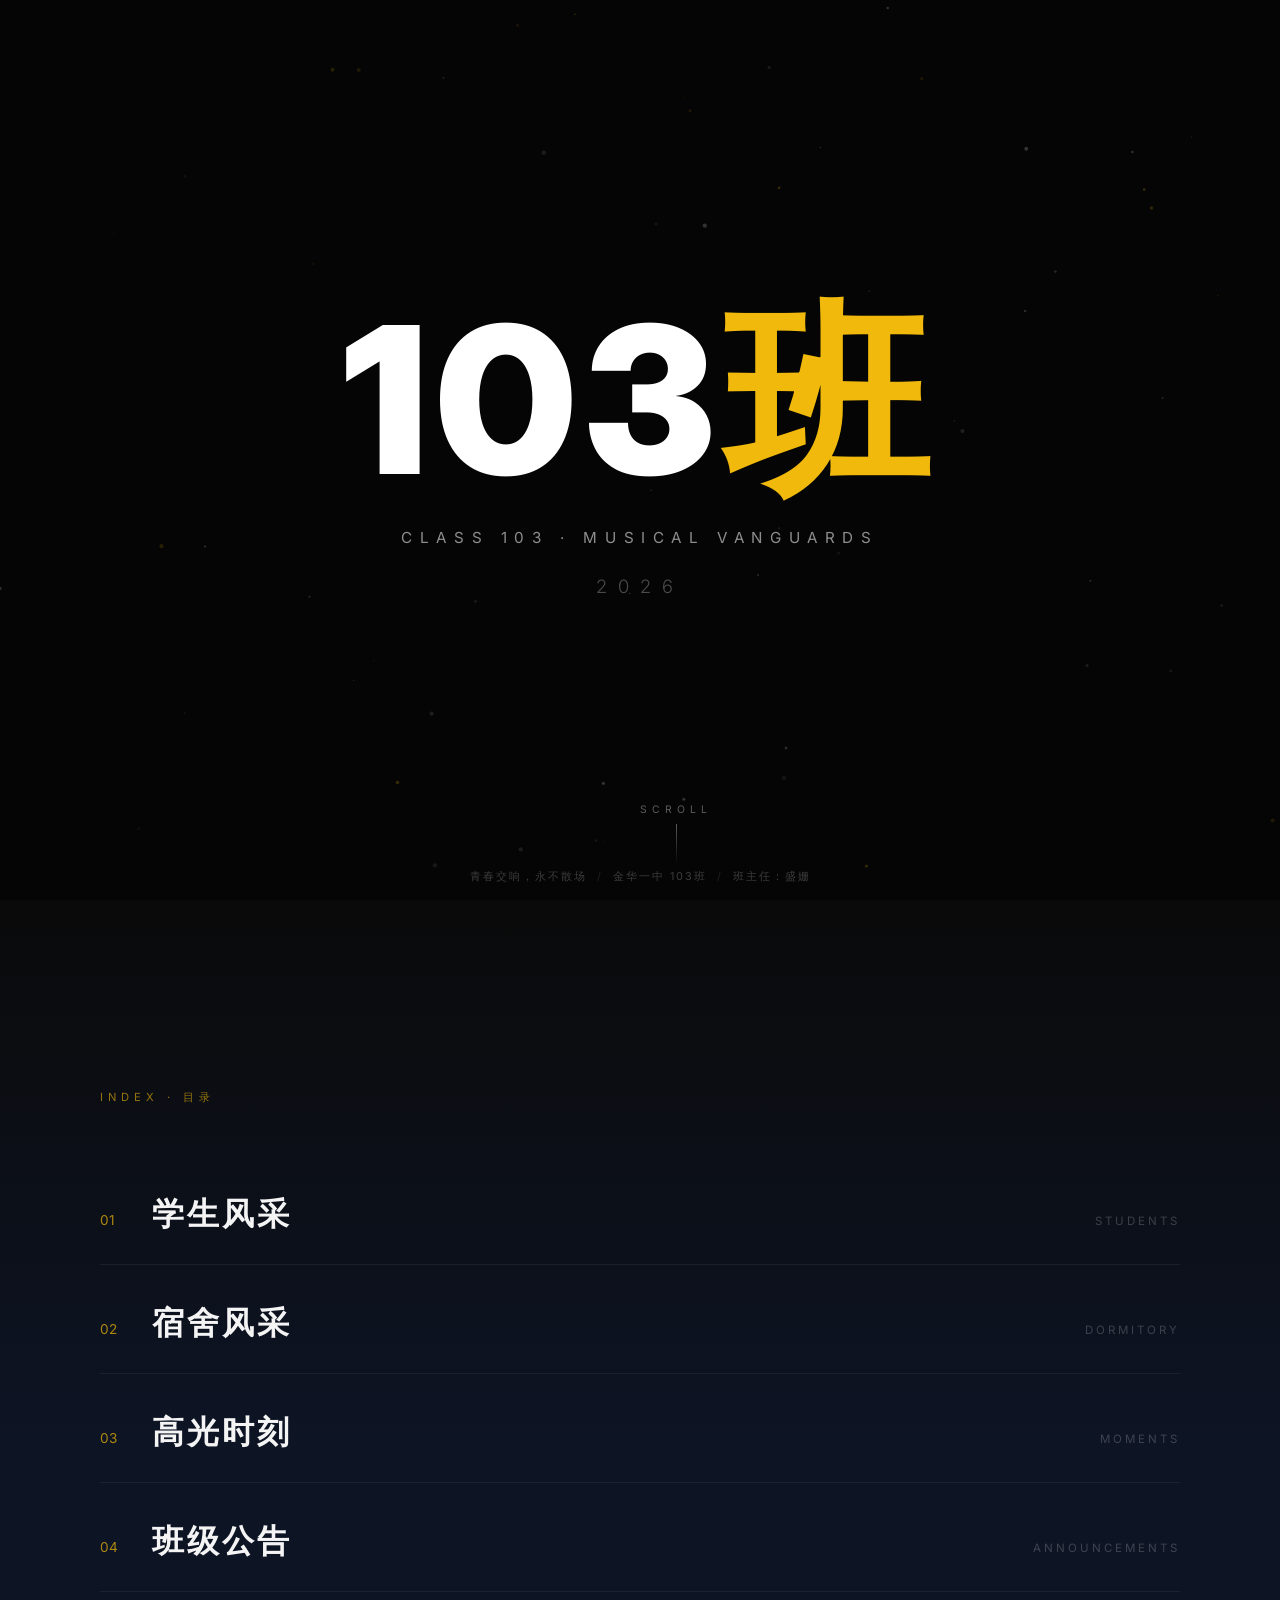
==== jinzhong2903/index.html @ 15ea906a "first commit" ====
<!DOCTYPE html>
<html lang="zh-CN">
<head>
  <meta charset="UTF-8">
  <meta name="viewport" content="width=device-width, initial-scale=1.0">
  <meta name="description" content="103班 · 音乐领军班 — 青春交响，永不散场">
  <!-- 跨文档视图过渡:多页之间平滑切换,无白屏 -->
  <meta name="view-transition" content="same-origin">
  <title>103班 · 音乐领军班</title>
  <!-- 西文/数字字体 Inter(中文自动回退苹方 PingFang SC) -->
  <link rel="preconnect" href="https://fonts.loli.net">
  <link rel="preconnect" href="https://gstatic.loli.net" crossorigin>
  <link rel="stylesheet" href="https://fonts.loli.net/css2?family=Inter:wght@300;400;500;600;700&display=swap">
  <link rel="stylesheet" href="assets/css/base.css">
  <link rel="stylesheet" href="assets/css/home.css">
</head>
<body class="poster">

  <!-- 背景层:Canvas 粒子(缓慢、克制) -->
  <canvas id="particles" aria-hidden="true"></canvas>

  <main>
    <!-- 第一屏:品牌海报(视频封面) -->
    <section class="poster-screen" id="poster" aria-label="班级主页海报">
      <!-- 封面视频 -->
      <video class="poster-video" autoplay muted loop playsinline preload="auto" aria-hidden="true">
        <source src="https://media.githubusercontent.com/media/fy2cna25r6/fy2cna25r6.github.io/main/jinzhong2903/assets/videos/cover.mp4" type="video/mp4">
      </video>
      <!-- 压暗层:保证文字在视频上可读 -->
      <div class="poster-shade" aria-hidden="true"></div>
      <div class="poster-center">
        <h1 class="poster-title">103<span>班</span></h1>
        <p class="poster-tagline">CLASS 103 · MUSICAL VANGUARDS</p>
        <p class="poster-year">2026</p>
      </div>
      <button class="scroll-hint" id="scroll-hint" type="button" aria-label="进入内容">
        <span>SCROLL</span>
        <span class="line" aria-hidden="true"></span>
      </button>
    </section>

    <!-- 第二屏:内容索引(滚动或点击后平滑进入) -->
    <section class="index-screen" id="index" aria-label="内容索引">
      <div class="container">
        <p class="index-kicker">INDEX · 目录</p>
        <nav class="index-list">
          <a href="students.html" data-io><span class="no">01</span><span class="label">学生风采</span><span class="en">STUDENTS</span></a>
          <a href="dormitory.html" data-io><span class="no">02</span><span class="label">宿舍风采</span><span class="en">DORMITORY</span></a>
          <a href="moments.html" data-io><span class="no">03</span><span class="label">高光时刻</span><span class="en">MOMENTS</span></a>
          <a href="announcements.html" data-io><span class="no">04</span><span class="label">班级公告</span><span class="en">ANNOUNCEMENTS</span></a>
        </nav>
      </div>
    </section>
  </main>

  <!-- 固定底部信息栏:班级口号 · 学校 · 班主任 -->
  <footer class="poster-foot">青春交响，永不散场<i>/</i>金华一中 103班<i>/</i>班主任：盛姗</footer>

  <!-- 目录转场幕布:点击目录后浮起遮住画面,再跳转 -->
  <div class="page-veil" id="page-veil" aria-hidden="true"></div>

  <script>
    // ========== 封面视频:加载失败自动隐藏,露出粒子背景;滚出屏幕暂停省电 ==========
    (function () {
      const v = document.querySelector(".poster-video");
      if (!v) return;
      v.addEventListener("error", () => { v.style.display = "none"; }, true); // capture:捕获 <source> 的加载失败
      if ("IntersectionObserver" in window) {
        new IntersectionObserver((es) => {
          es.forEach((e) => e.isIntersecting ? v.play().catch(() => {}) : v.pause());
        }, { threshold: 0.1 }).observe(document.getElementById("poster"));
      }
    })();

    // ========== 背景粒子:纯 Canvas,缓慢流动 ==========
    (function () {
      const canvas = document.getElementById("particles");
      const ctx = canvas.getContext("2d");
      const reduceMotion = matchMedia("(prefers-reduced-motion: reduce)").matches;
      let W, H, DPR, parts = [];
      const mouse = { x: 0.5, y: 0.5 };

      function resize() {
        DPR = Math.min(window.devicePixelRatio || 1, 2);
        W = innerWidth; H = innerHeight;
        canvas.width = W * DPR; canvas.height = H * DPR;
        canvas.style.width = W + "px"; canvas.style.height = H + "px";
        const count = Math.min(90, Math.max(36, Math.floor((W * H) / 18000)));
        parts = [];
        for (let i = 0; i < count; i++) {
          parts.push({
            x: Math.random() * W, y: Math.random() * H,
            r: Math.random() * 1.6 + 0.6,
            a: Math.random() * 0.45 + 0.15,
            gold: Math.random() < 0.32,               // 约三分之一金色粒子
            phase: Math.random() * Math.PI * 2,
            vx: (Math.random() - 0.5) * 0.12,
            vy: (Math.random() - 0.5) * 0.12,
          });
        }
      }

      function render() {
        ctx.clearRect(0, 0, canvas.width, canvas.height);
        ctx.save();
        ctx.scale(DPR, DPR);
        const ox = (mouse.x - 0.5) * 24, oy = (mouse.y - 0.5) * 24; // 轻微视差
        for (const p of parts) {
          p.phase += 0.004;
          p.x += p.vx; p.y += p.vy;
          if (p.x < -12) p.x = W + 12; else if (p.x > W + 12) p.x = -12;
          if (p.y < -12) p.y = H + 12; else if (p.y > H + 12) p.y = -12;
          const dx = Math.sin(p.phase) * 9, dy = Math.cos(p.phase * 0.8) * 9;
          const flicker = 0.72 + 0.28 * Math.sin(p.phase * 2.1);
          ctx.beginPath();
          ctx.arc(p.x + dx - ox, p.y + dy - oy, p.r, 0, Math.PI * 2);
          ctx.fillStyle = p.gold
            ? "rgba(240,185,11," + (p.a * flicker).toFixed(3) + ")"
            : "rgba(255,255,255," + (p.a * 0.8 * flicker).toFixed(3) + ")";
          ctx.fill();
        }
        ctx.restore();
      }

      function loop() { render(); requestAnimationFrame(loop); }

      resize();
      addEventListener("resize", resize);
      addEventListener("mousemove", (e) => {
        mouse.x = e.clientX / innerWidth; mouse.y = e.clientY / innerHeight;
      }, { passive: true });

      if (reduceMotion) render(); // 尊重"减少动效":只画一帧静态
      else requestAnimationFrame(loop);
    })();

    // ========== 点击海报任意处 / SCROLL → 平滑进入内容索引 ==========
    (function () {
      const target = document.getElementById("index");
      const go = () => target.scrollIntoView({ behavior: "smooth" });
      document.getElementById("scroll-hint").addEventListener("click", (e) => {
        e.stopPropagation(); go();
      });
      document.getElementById("poster").addEventListener("click", go);
    })();

    // ========== 目录点击:播放平滑转场后再跳转 ==========
    // 不依赖 View Transitions 特性(file:// 下原生过渡不生效),保证任何环境都顺
    (function () {
      const veilTime = 380; // 与 CSS 幕布过渡时长一致
      document.querySelectorAll(".index-list a").forEach((a) => {
        a.addEventListener("click", (e) => {
          // 组合键/中键点击交给浏览器(新标签页打开)
          if (e.metaKey || e.ctrlKey || e.shiftKey || e.altKey || e.button !== 0) return;
          e.preventDefault();
          const href = a.getAttribute("href");
          document.body.classList.add("leaving");
          setTimeout(() => { location.href = href; }, veilTime);
        });
      });

      // 浏览器"后退"用 bfcache 恢复页面时,清掉幕布状态,避免留下黑屏
      addEventListener("pageshow", () => document.body.classList.remove("leaving"));
    })();

    // ========== 内容索引:进入视口时逐条上浮 ==========
    (function () {
      const items = document.querySelectorAll("[data-io]");
      if (!("IntersectionObserver" in window)) return;
      items.forEach((el) => el.classList.add("io-rise"));
      const io = new IntersectionObserver((entries) => {
        entries.forEach((en, i) => {
          if (en.isIntersecting) {
            setTimeout(() => en.target.classList.add("in"), i * 90);
            io.unobserve(en.target);
          }
        });
      }, { threshold: 0.2 });
      items.forEach((el) => io.observe(el));
    })();
  </script>
</body>
</html>
---- jinzhong2903/assets/css/base.css ----
/* ============================================================
   103班：音乐领军班 · 全局基础样式
   深色影院风 / 金色橙色点缀 / 粗体电影感
   改配色只改这里 :root
   ============================================================ */

:root {
  /* 深色底 */
  --bg0: #070b14;        /* 最底层夜空 */
  --bg1: #0d1424;        /* 卡片/表面 */
  --bg2: #141d33;        /* 更深一块 / 悬浮 */

  /* 点缀色：金 + 橙 */
  --gold: #f0b90b;       /* 主金 */
  --gold-2: #ff8a00;     /* 亮橙 */
  --gold-soft: rgba(240, 185, 11, 0.14); /* 金色弱底 */
  --gold-line: rgba(240, 185, 11, 0.28);  /* 金色描边 */

  /* 文字 */
  --text: #e8edf7;
  --muted: #8b93a8;
  --faint: #5a6276;

  /* 尺寸 */
  --radius: 18px;
  --maxw: 1120px;
  --shadow: 0 18px 50px rgba(0, 0, 0, 0.55);

  /* 字体策略：中文主力用苹方(PingFang SC),西文/数字用 Inter / SF Pro Display
     —— 苹方负责中文字形干净现代,Inter/SF 负责英文数字的几何科技感 */
  --font-display: "Inter", "SF Pro Display", "PingFang SC", "HarmonyOS Sans SC", "Microsoft YaHei", sans-serif;
  --font-body: "PingFang SC", "Inter", "SF Pro Display", "HarmonyOS Sans SC", "Microsoft YaHei", "Hiragino Sans GB", sans-serif;
  --font-latin: "Inter", "SF Pro Display", "Helvetica Neue", "Arial", sans-serif;
}

* { margin: 0; padding: 0; box-sizing: border-box; }

html { -webkit-text-size-adjust: 100%; scroll-behavior: smooth; }

body {
  font-family: var(--font-body);
  background: var(--bg0);
  color: var(--text);
  line-height: 1.75;
  /* 轻微胶片噪点,增强电影感 */
  background-image:
    radial-gradient(circle at 50% 0%, rgba(20, 29, 51, 0.6), transparent 60%),
    radial-gradient(circle at 15% 100%, rgba(255, 138, 0, 0.06), transparent 45%);
}

img { max-width: 100%; display: block; }
a { color: inherit; text-decoration: none; }
ul { list-style: none; }

/* 大标题电影感 */
.display {
  font-family: var(--font-display);
  font-weight: 900;
  letter-spacing: 2px;
  line-height: 1.1;
}
/* 金色渐变文字 */
.gold-text {
  background: linear-gradient(120deg, var(--gold) 0%, var(--gold-2) 60%, var(--gold) 100%);
  -webkit-background-clip: text;
  background-clip: text;
  -webkit-text-fill-color: transparent;
  color: var(--gold);
}

/* 通用容器 */
.container { width: 100%; max-width: var(--maxw); margin: 0 auto; padding: 0 20px; }

.section { padding: 72px 0; }

/* 区块标题：影视剧那种"章节编号 + 标题" */
.section-title {
  font-family: var(--font-display);
  font-weight: 900;
  font-size: 2rem;
  letter-spacing: 3px;
  color: var(--text);
  margin-bottom: 40px;
  text-transform: uppercase;
}
.section-title .no {
  color: var(--gold);
  margin-right: 10px;
  font-size: 1.1rem;
  vertical-align: middle;
}
.section-title::after {
  content: "";
  display: block;
  width: 70px;
  height: 3px;
  margin-top: 14px;
  background: linear-gradient(90deg, var(--gold), var(--gold-2));
}

/* 通用按钮(电影海报式) */
.btn {
  display: inline-block;
  padding: 14px 36px;
  font-family: var(--font-display);
  font-weight: 700;
  letter-spacing: 2px;
  text-transform: uppercase;
  color: #0b0f1a;
  background: linear-gradient(120deg, var(--gold), var(--gold-2));
  border-radius: 999px;
  box-shadow: 0 12px 34px rgba(240, 185, 11, 0.35);
  transition: transform 0.2s, box-shadow 0.2s;
  cursor: pointer;
}
.btn:hover {
  transform: translateY(-3px);
  box-shadow: 0 18px 44px rgba(240, 185, 11, 0.5);
}

/* ============================================================
   字距工具类：营造"稀疏、高级、有呼吸感"的排版
   英文标语 / 年份数字专用
   ============================================================ */
.tk-md { letter-spacing: 0.18em; }
.tk-lg { letter-spacing: 0.35em; }
.tk-xl { letter-spacing: 0.5em; }   /* 影视飓风式极宽字距 */
.tk-2xl { letter-spacing: 0.8em; }

/* 细字重对比:主标题 900,副信息越轻越好 */
.w-thin { font-weight: 300; opacity: 0.4; }

/* ============================================================
   跨文档视图过渡(View Transitions API)
   多页结构下实现"无白屏刷新"的页面切换
   不支持该特性的浏览器会自动忽略,回退为普通跳转
   ============================================================ */
@view-transition {
  navigation: auto; /* 启用跨文档自动过渡 */
}

@supports (view-transition-name: none) {
  /* 旧页面:快速淡出 150ms,先走 */
  ::view-transition-old(root) {
    animation: 150ms cubic-bezier(0.4, 0, 0.2, 1) both vt-fade-out;
  }
  /* 新页面:延迟 150ms 后淡入 + 轻微上移 210ms,再进 */
  ::view-transition-new(root) {
    animation: 210ms cubic-bezier(0.22, 1, 0.36, 1) 150ms both vt-fade-in-up;
  }

  @keyframes vt-fade-out {
    to { opacity: 0; }
  }
  @keyframes vt-fade-in-up {
    from { opacity: 0; transform: translateY(18px); }
    to   { opacity: 1; transform: translateY(0); }
  }

  /* 尊重系统"减少动效"设置 */
  @media (prefers-reduced-motion: reduce) {
    ::view-transition-old(root),
    ::view-transition-new(root) { animation-duration: 1ms; animation-delay: 0ms; }
  }
}

/* ============================================================
   子页面落地动画:从首页目录进来时柔和淡入上浮,避免生硬切换
   ============================================================ */
@keyframes page-in {
  from { opacity: 0; transform: translateY(16px); }
  to   { opacity: 1; transform: translateY(0); }
}

/* ============================================================
   通用灯箱:全屏查看原图(不裁切,竖拍照片也能看全)
   高光时刻 / 宿舍风采 共用
   ============================================================ */
.lightbox {
  position: fixed;
  inset: 0;
  z-index: 300;
  display: none;
  align-items: center;
  justify-content: center;
  background: rgba(3, 5, 10, 0.94);
  padding: 30px;
}
.lightbox.show { display: flex; }
.lightbox img {
  max-width: 88vw;
  max-height: 80vh;
  object-fit: contain;          /* 完整显示,不裁切 */
  border-radius: 12px;
  border: 1px solid var(--gold-line);
  box-shadow: 0 30px 80px rgba(0, 0, 0, 0.8);
}
.lightbox-caption {
  text-align: center;
  color: var(--muted);
  margin-top: 14px;
  font-size: 0.9rem;
  letter-spacing: 1px;
}
.lightbox .close {
  position: absolute;
  top: 18px;
  right: 26px;
  font-size: 2.2rem;
  line-height: 1;
  color: var(--gold);
  cursor: pointer;
  user-select: none;
}
/* 上一张 / 下一张 */
.lightbox .nav {
  position: absolute;
  top: 50%;
  transform: translateY(-50%);
  font-size: 2.4rem;
  line-height: 1;
  padding: 8px 16px;
  color: var(--gold);
  opacity: 0.6;
  cursor: pointer;
  user-select: none;
  transition: opacity 0.2s;
}
.lightbox .nav:hover { opacity: 1; }
.lightbox .nav.prev { left: 10px; }
.lightbox .nav.next { right: 10px; }
.lightbox .nav[hidden] { display: none; }
/* 第几张 / 共几张 */
.lightbox .counter {
  position: absolute;
  left: 0;
  right: 0;
  bottom: 20px;
  text-align: center;
  color: var(--muted);
  font-size: 0.78rem;
  letter-spacing: 3px;
}

@media (max-width: 620px) {
  .lightbox { padding: 16px; }
  .lightbox .nav { font-size: 1.9rem; padding: 6px 10px; }
  .lightbox img { max-width: 94vw; }
}
---- jinzhong2903/assets/css/home.css ----
/* ============================================================
   103班 · 音乐领军班 · 首页「动态品牌海报」
   极简 / 近纯黑 / 大字号居中 / Canvas 粒子 / 滚动转场
   ============================================================ */

body.poster {
  background: #0a0a0a;
  color: #f4f4f5;
  -webkit-font-smoothing: antialiased;
}

/* ---- 背景粒子画布(fixed + inset:0 自动铺满,避免 100vw 滚动条溢出) ---- */
#particles {
  position: fixed;
  inset: 0;
  z-index: 0;
  pointer-events: none;
}

/* ---- 主容器 ---- */
.poster main {
  position: relative;
  z-index: 1;
}

/* ========== 第一屏:品牌海报 ========== */
.poster-screen {
  position: relative;
  display: flex;
  flex-direction: column;
  align-items: center;
  justify-content: center;
  min-height: 100vh;
  text-align: center;
  cursor: pointer;
  padding: 0 20px;
  overflow: hidden;
}

/* 封面视频铺满,object-fit:cover 避免黑边 */
.poster-video {
  position: absolute;
  inset: 0;
  width: 100%;
  height: 100%;
  object-fit: cover;
  z-index: 0;
}

/* 压暗遮罩,不压住粒子但保证文字可读 */
.poster-shade {
  position: absolute;
  inset: 0;
  z-index: 1;
  background: rgba(0, 0, 0, 0.50);
  pointer-events: none;
}

.poster-center {
  position: relative;
  z-index: 2;
  animation: fadeUp 1.2s cubic-bezier(0.22, 1, 0.36, 1) both;
}

@keyframes fadeUp {
  from { opacity: 0; transform: translateY(28px); }
  to   { opacity: 1; transform: translateY(0); }
}

.poster-title {
  font-family: var(--font-display);
  font-weight: 900;                    /* 极粗:视觉中心 */
  font-size: clamp(4.5rem, 16vw, 13rem); /* 极致的大 */
  line-height: 1.0;
  letter-spacing: 0.04em;
  color: #fff;
  mix-blend-mode: difference;
}
.poster-title span {
  display: inline;
  color: var(--gold);
  mix-blend-mode: difference;
}

.poster-tagline {
  font-family: var(--font-latin);      /* 西文用 Inter / SF Pro */
  font-size: clamp(0.7rem, 1.6vw, 0.95rem);
  font-weight: 400;
  letter-spacing: 0.5em;               /* 极宽字距:稀疏有呼吸感 */
  color: rgba(255,255,255,0.55);
  margin-top: 22px;
  text-transform: uppercase;
  mix-blend-mode: difference;
  animation: fadeUp 1.2s 0.3s cubic-bezier(0.22, 1, 0.36, 1) both;
}

.poster-year {
  font-family: var(--font-latin);      /* 年份数字:几何感更强 */
  font-size: clamp(0.85rem, 2vw, 1.15rem);
  font-weight: 300;                    /* 细字重,与主标题 900 形成反差 */
  letter-spacing: 0.6em;
  color: rgba(255,255,255,0.28);
  margin-top: 18px;
  animation: fadeUp 1.2s 0.55s cubic-bezier(0.22, 1, 0.36, 1) both;
}

/* SCROLL 提示 */
.scroll-hint {
  position: absolute;
  z-index: 2;
  bottom: 36px;
  left: 50%;
  transform: translateX(-50%);
  display: flex;
  flex-direction: column;
  align-items: center;
  gap: 8px;
  background: none;
  border: none;
  color: rgba(255,255,255,0.35);
  font-family: var(--font-display);
  font-size: 0.65rem;
  letter-spacing: 5px;
  cursor: pointer;
  animation: fadeUp 1.2s 0.9s cubic-bezier(0.22, 1, 0.36, 1) both;
  transition: color 0.3s;
}
.scroll-hint:hover { color: var(--gold); }
.scroll-hint .line {
  display: block;
  width: 1px;
  height: 40px;
  background: linear-gradient(180deg, rgba(255,255,255,0.35), transparent);
  animation: bob 2s ease-in-out infinite;
}
@keyframes bob { 0%,100%{ transform: translateY(0);} 50%{ transform: translateY(10px);} }

/* ========== 第二屏:内容索引 ========== */
.index-screen {
  min-height: 100vh;
  display: flex;
  align-items: center;
  padding: 120px 20px 140px;
  background: linear-gradient(180deg, #0a0a0a, #0d1424 60%);
}

.index-kicker {
  font-family: var(--font-display);
  font-size: 0.7rem;
  letter-spacing: 5px;
  color: var(--gold);
  margin-bottom: 56px;
  opacity: 0.6;
  text-transform: uppercase;
}

.index-list {
  display: flex;
  flex-direction: column;
  gap: 8px;
}

.index-list a {
  display: flex;
  align-items: baseline;
  gap: 20px;
  padding: 22px 0;
  border-bottom: 1px solid rgba(255,255,255,0.06);
  transition: color 0.25s, border-color 0.25s;
}
.index-list a:hover {
  border-color: var(--gold-line);
  color: var(--text);
}
.index-list a .no {
  font-family: var(--font-display);
  font-size: 0.85rem;
  color: var(--gold);
  min-width: 32px;
  opacity: 0.7;
  transition: opacity 0.25s;
}
.index-list a:hover .no { opacity: 1; }
.index-list a .label {
  font-family: var(--font-display);
  font-weight: 900;
  font-size: clamp(1.3rem, 4vw, 2rem);
  letter-spacing: 3px;
  color: #f4f4f5;
  transition: color 0.25s;
}
.index-list a:hover .label { color: var(--gold); }
.index-list a .en {
  margin-left: auto;
  font-family: var(--font-display);
  font-size: 0.72rem;
  letter-spacing: 3px;
  color: rgba(255,255,255,0.20);
  text-transform: uppercase;
  transition: color 0.25s;
}
.index-list a:hover .en { color: rgba(255,255,255,0.45); }

/* 逐条上浮动画(IntersectionObserver 触发) */
.io-rise { opacity: 0; transform: translateY(30px); transition: opacity 0.7s ease, transform 0.7s ease; }
.io-rise.in { opacity: 1; transform: translateY(0); }

/* ========== 底部信息栏(固定) ========== */
.poster-foot {
  position: fixed;
  left: 0; right: 0; bottom: 0;
  z-index: 2;
  text-align: center;
  font-size: 0.68rem;
  letter-spacing: 2px;
  color: rgba(255,255,255,0.22);
  padding: 12px 20px 14px;
  pointer-events: none;
}
.poster-foot i {
  display: inline-block;
  margin: 0 10px;
  font-style: normal;
  opacity: 0.5;
}

/* ========== 目录转场:金色幕布 ========== */
/* 点击目录后幕布浮起遮住画面,再跳转 —— 不依赖浏览器特性,file:// 下同样平滑 */
.page-veil {
  position: fixed;
  inset: 0;
  z-index: 9999;
  background: #0a0a0a;
  opacity: 0;
  pointer-events: none;
  transition: opacity 0.38s cubic-bezier(0.4, 0, 0.2, 1);
}
.page-veil::after {
  content: "";
  position: absolute;
  left: 0;
  right: 0;
  top: 0;
  height: 2px;
  background: linear-gradient(90deg, transparent, var(--gold), transparent);
}

/* 离开时:目录项逐条上浮褪去,与幕布同步 */
body.leaving .index-list a {
  opacity: 0;
  transform: translateY(-16px);
  transition: opacity 0.3s ease, transform 0.3s ease;
}
body.leaving .index-kicker {
  opacity: 0;
  transition: opacity 0.25s ease;
}
body.leaving .page-veil { opacity: 1; }

/* 响应式 */
@media (max-width: 480px) {
  .poster-title { letter-spacing: 3px; }
  .poster-tagline { letter-spacing: 3px; }
  .poster-year { letter-spacing: 5px; }
  .index-list a { gap: 10px; }
  .index-list a .en { display: none; }
}
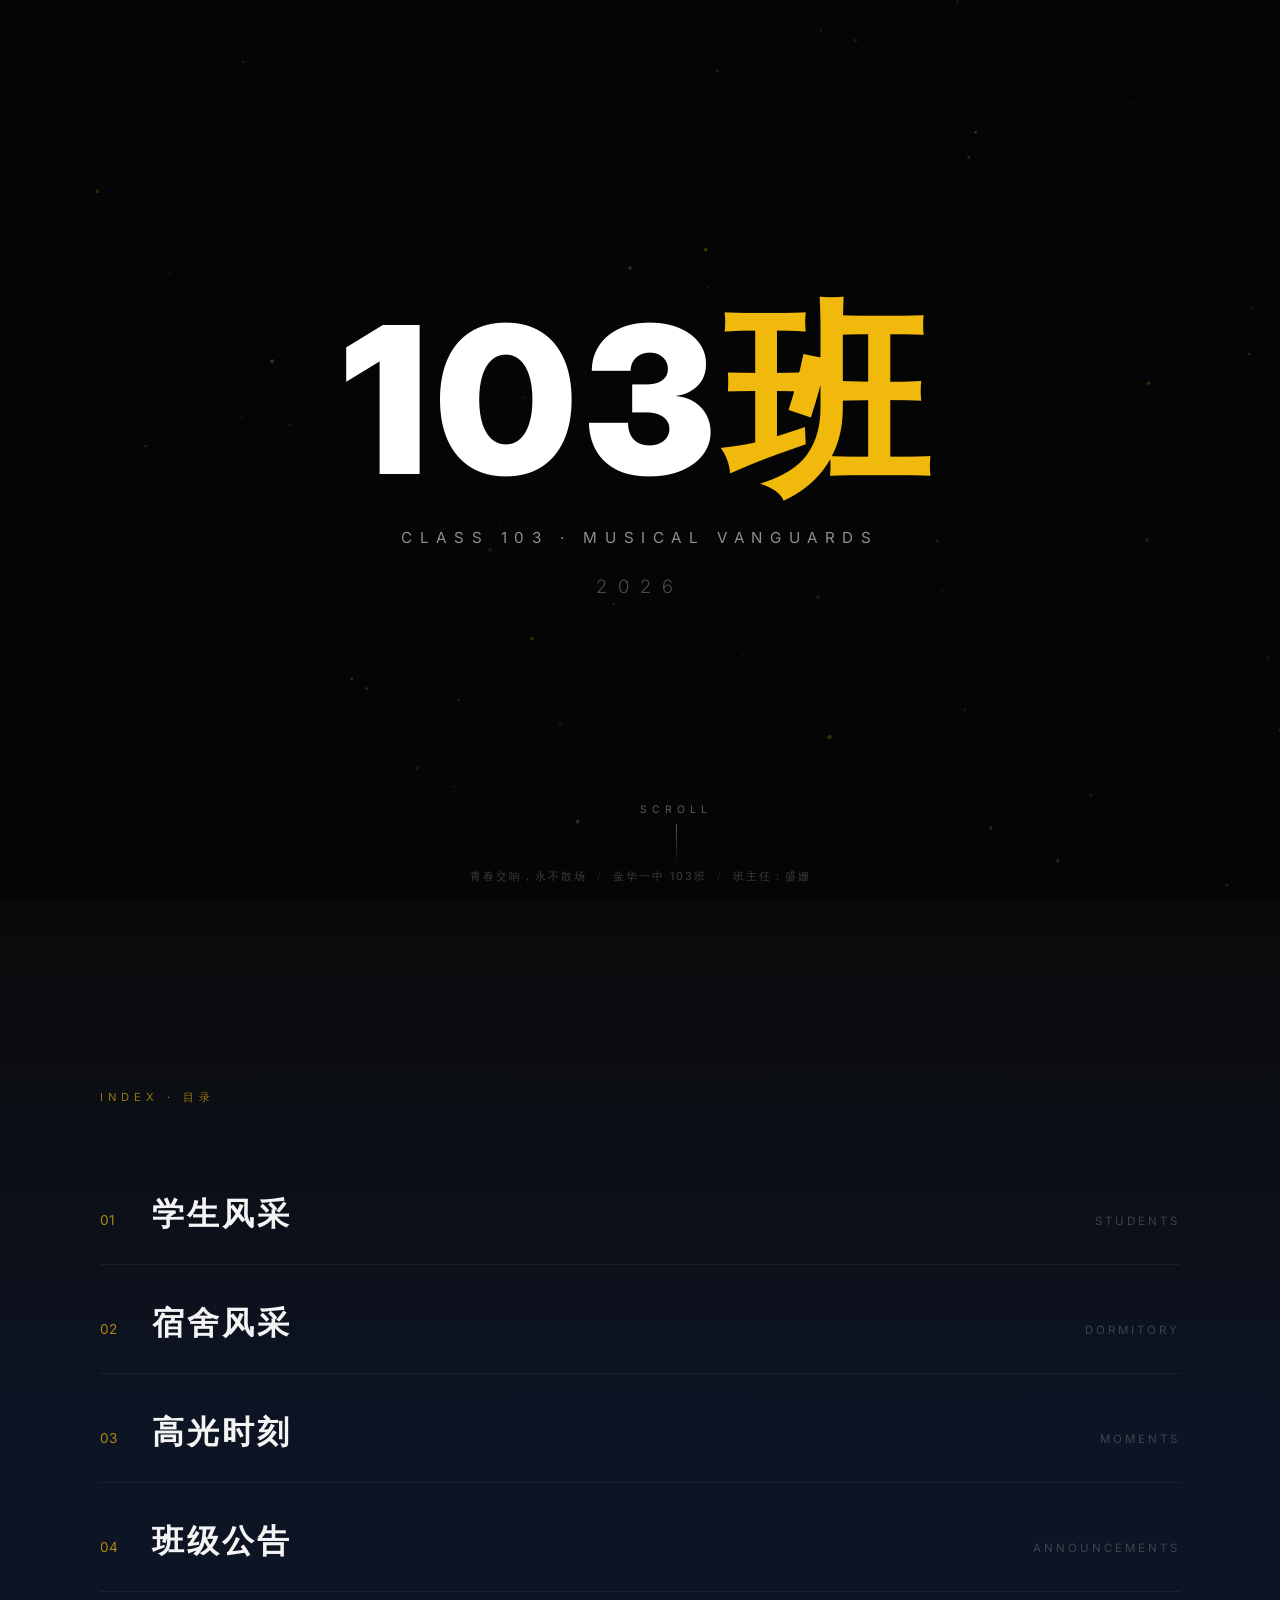
==== commit 648559e3: "commit" ====
--- a/jinzhong2903/index.html
+++ b/jinzhong2903/index.html
@@ -24,7 +24,7 @@
     <section class="poster-screen" id="poster" aria-label="班级主页海报">
       <!-- 封面视频 -->
       <video class="poster-video" autoplay muted loop playsinline preload="auto" aria-hidden="true">
-        <source src="https://media.githubusercontent.com/media/fy2cna25r6/fy2cna25r6.github.io/main/jinzhong2903/assets/videos/cover.mp4" type="video/mp4">
+        <source src="https://yourimageshare.com/ib/x1uWhQ2Cc5.mp4" type="video/mp4">
       </video>
       <!-- 压暗层:保证文字在视频上可读 -->
       <div class="poster-shade" aria-hidden="true"></div>
--- a/jinzhong2903/assets/css/base.css
+++ b/jinzhong2903/assets/css/base.css
@@ -18,7 +18,7 @@
 
   /* 文字 */
   --text: #e8edf7;
-  --muted: #8b93a8;
+  --muted: #b4bccd;
   --faint: #5a6276;
 
   /* 尺寸 */
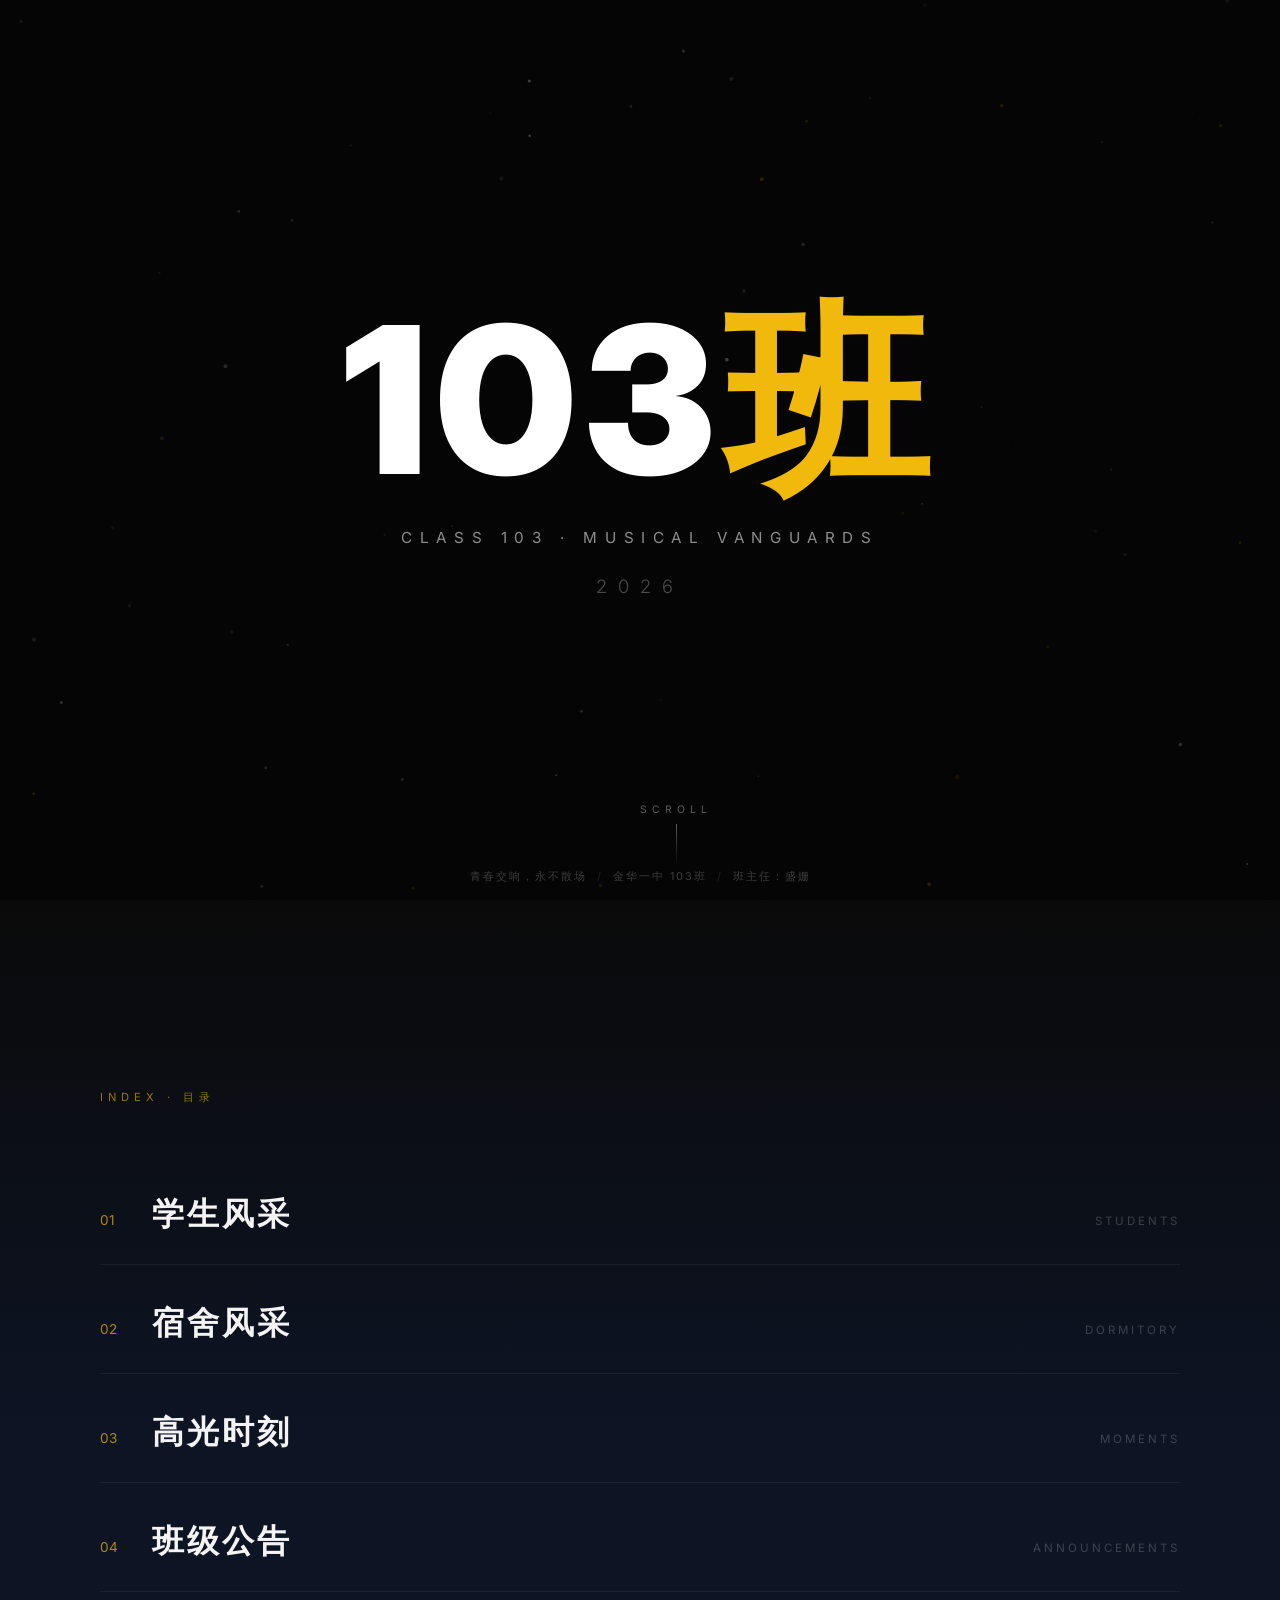
==== commit a625c4c9: "commit" ====
--- a/jinzhong2903/index.html
+++ b/jinzhong2903/index.html
@@ -24,7 +24,7 @@
     <section class="poster-screen" id="poster" aria-label="班级主页海报">
       <!-- 封面视频 -->
       <video class="poster-video" autoplay muted loop playsinline preload="auto" aria-hidden="true">
-        <source src="https://yourimageshare.com/ib/x1uWhQ2Cc5.mp4" type="video/mp4">
+        <source src="https://yourimageshare.com/ib/9vXnIVHcxl.mp4" type="video/mp4">
       </video>
       <!-- 压暗层:保证文字在视频上可读 -->
       <div class="poster-shade" aria-hidden="true"></div>
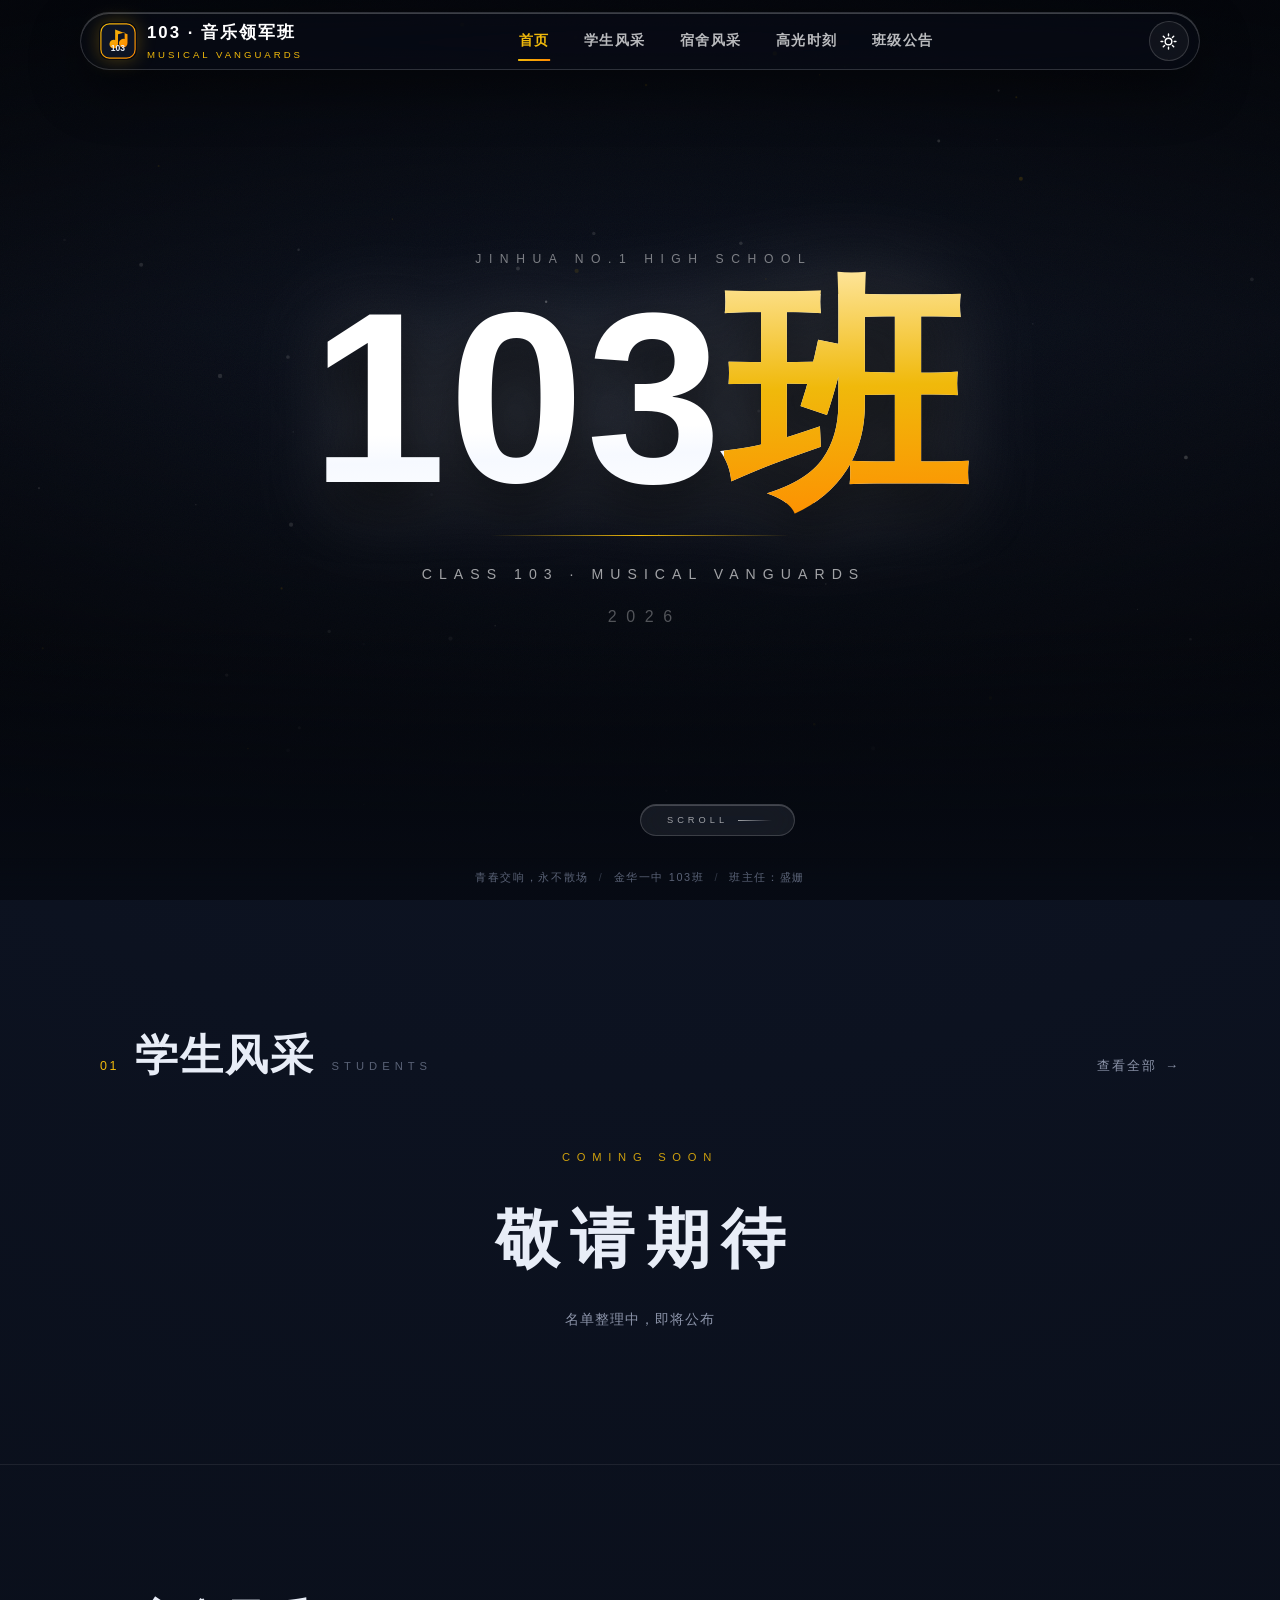
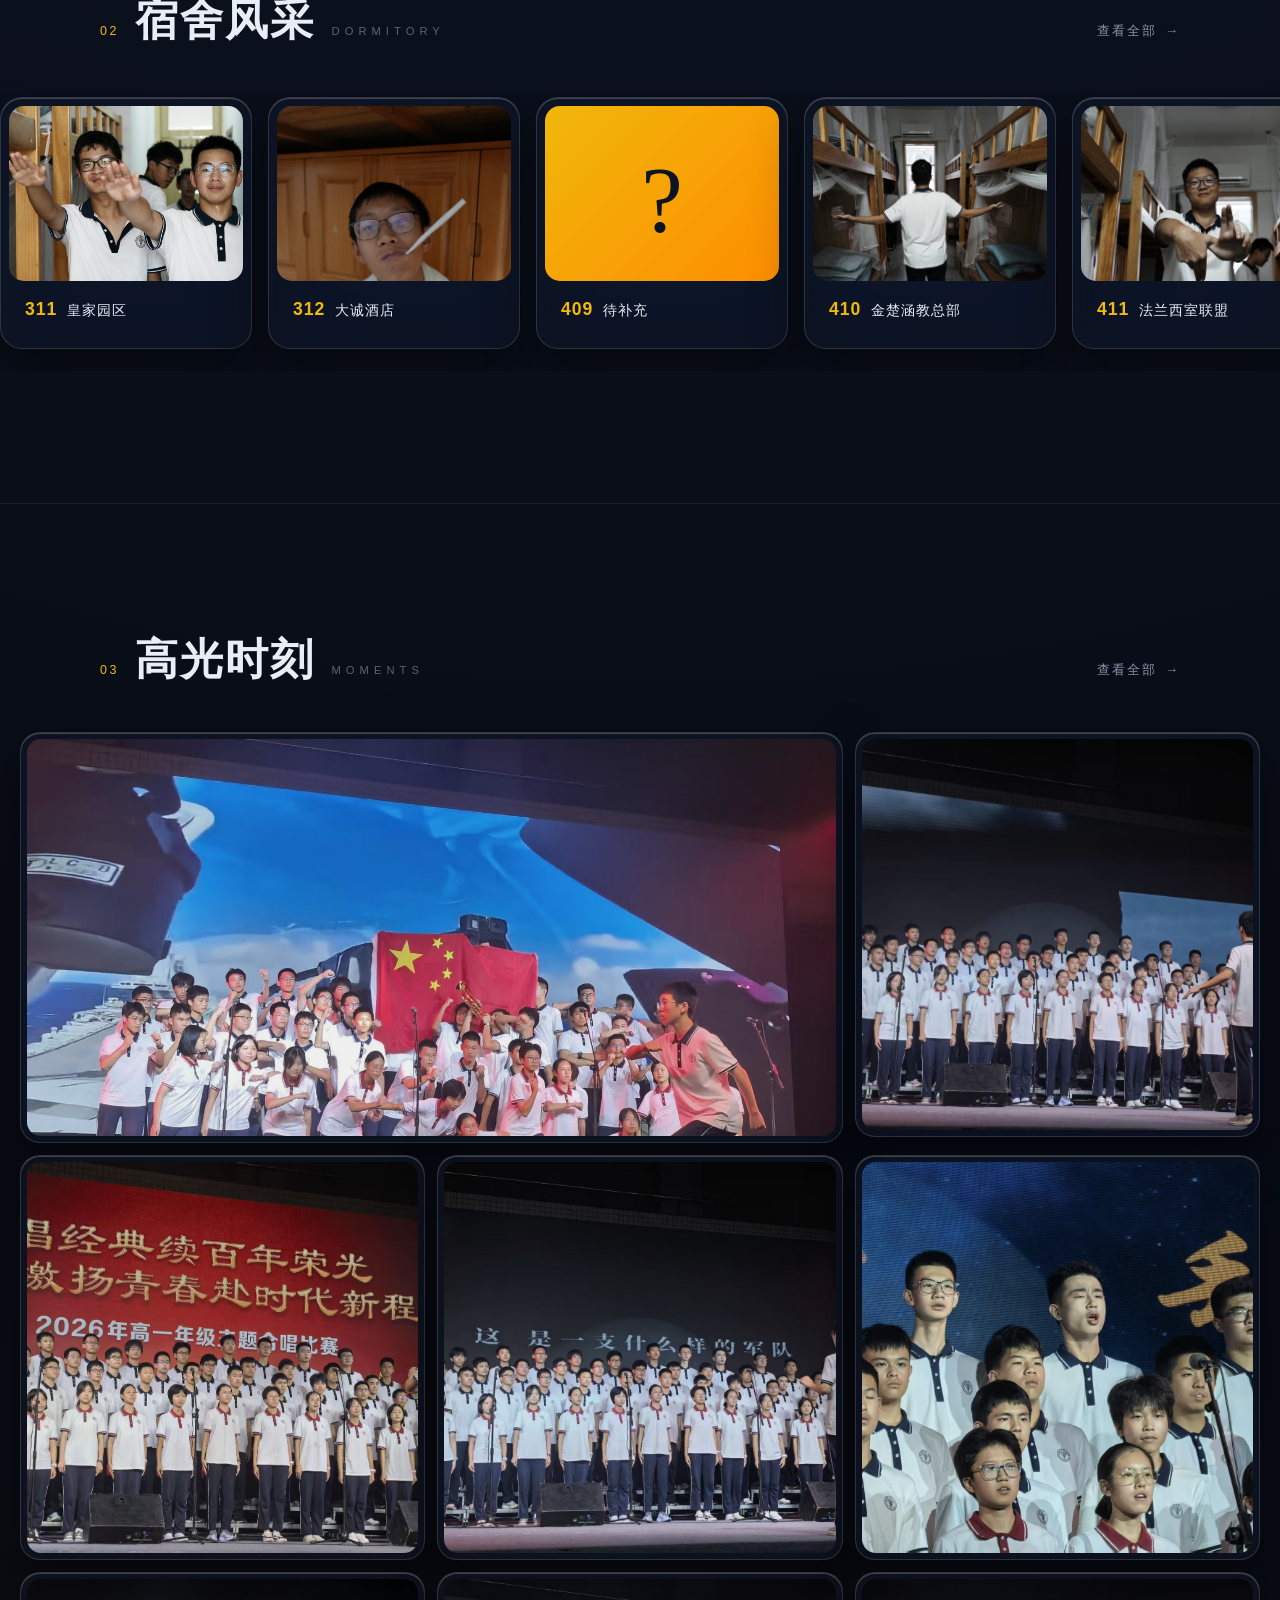
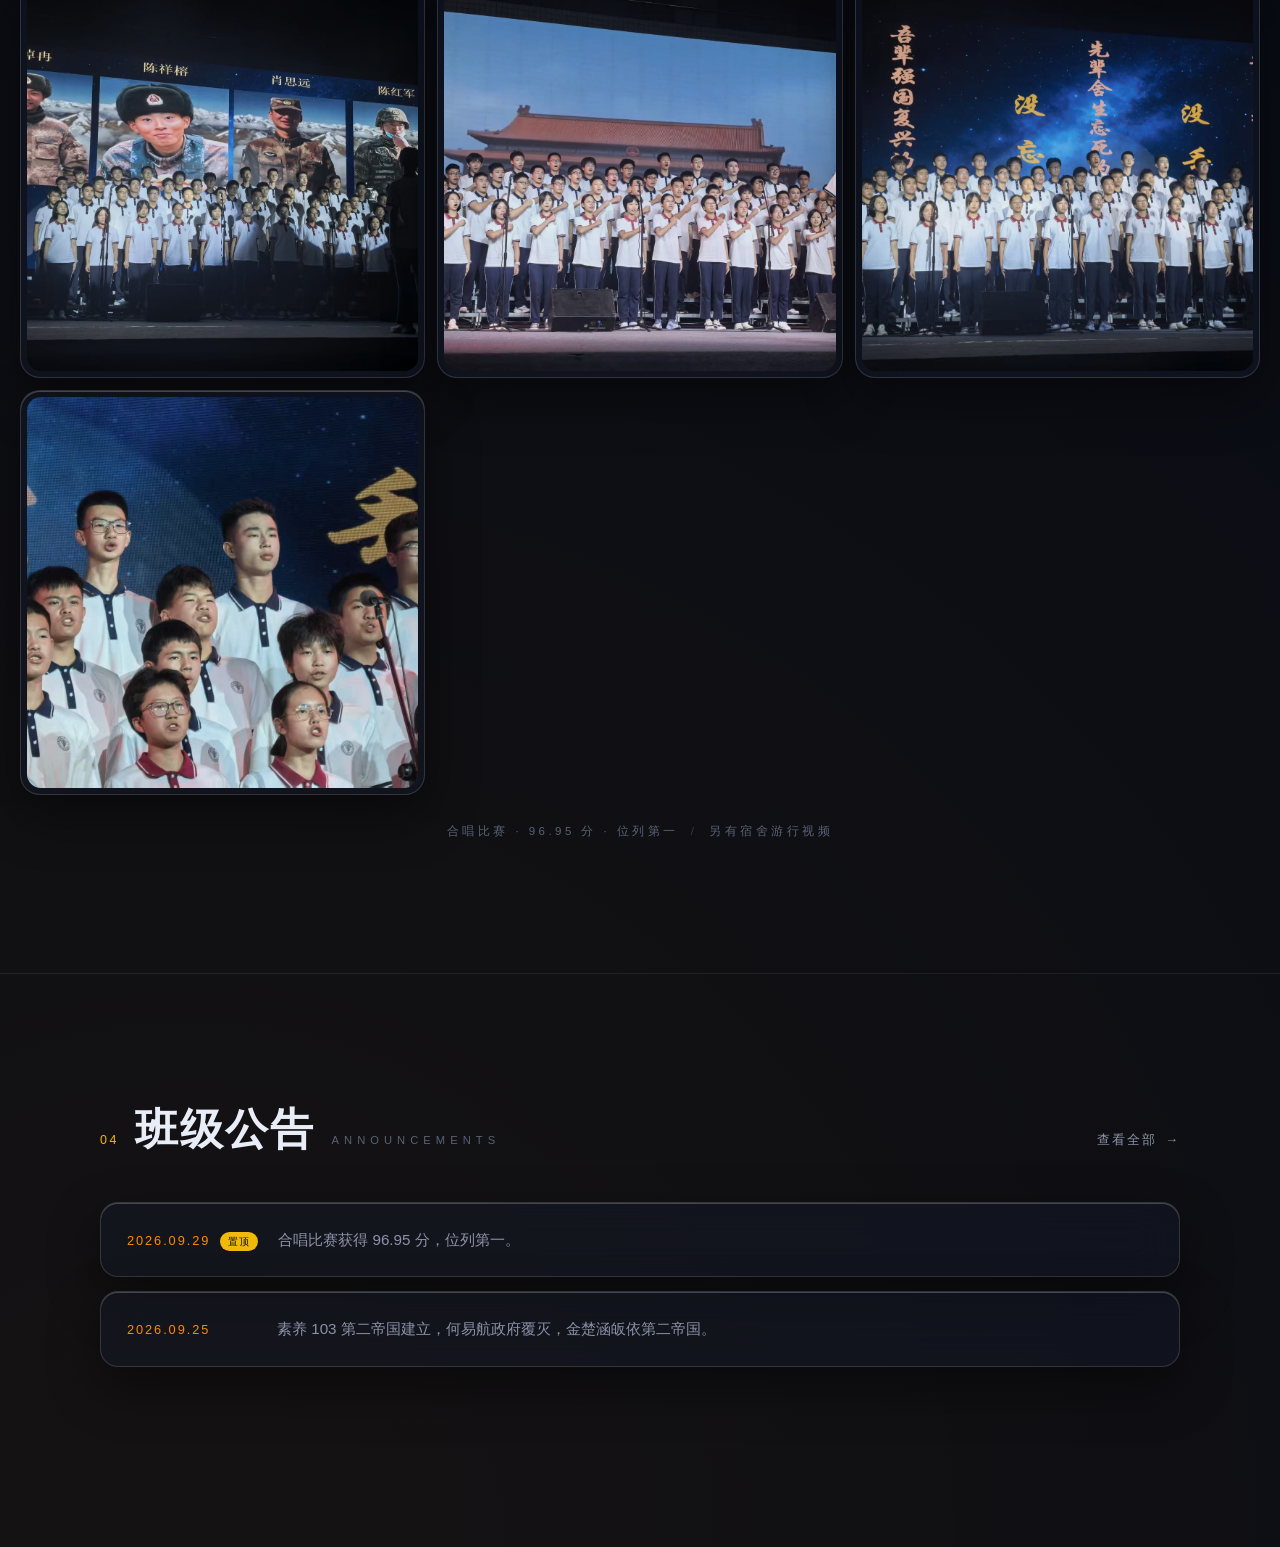
==== commit 87718596: "commit" ====
--- a/jinzhong2903/index.html
+++ b/jinzhong2903/index.html
@@ -6,12 +6,23 @@
   <meta name="description" content="103班 · 音乐领军班 — 青春交响，永不散场">
   <!-- 跨文档视图过渡:多页之间平滑切换,无白屏 -->
   <meta name="view-transition" content="same-origin">
+  <!-- 手机浏览器地址栏颜色,nav.js 切换主题时会同步改 -->
+  <meta name="theme-color" content="#070b14">
   <title>103班 · 音乐领军班</title>
-  <!-- 西文/数字字体 Inter(中文自动回退苹方 PingFang SC) -->
-  <link rel="preconnect" href="https://fonts.loli.net">
-  <link rel="preconnect" href="https://gstatic.loli.net" crossorigin>
-  <link rel="stylesheet" href="https://fonts.loli.net/css2?family=Inter:wght@300;400;500;600;700&display=swap">
+  <!-- 主题预置:必须在 CSS 之前执行,否则浅色用户刷新时会先闪一下深色 -->
+  <script>
+    try {
+      if (localStorage.getItem("class103-theme") === "light") {
+        document.documentElement.dataset.theme = "light";
+        document.querySelector('meta[name="theme-color"]').content = "#f4f6fa";
+      }
+    } catch (e) {}
+  </script>
+  <!-- 全站字体 MiSans(小米官方 CDN,国内直连;中文+西文统一,跨设备渲染一致) -->
+  <link rel="preconnect" href="https://font.sec.miui.com" crossorigin>
+  <link rel="stylesheet" href="https://font.sec.miui.com/font/css?family=MiSans:300,400,500,700,900:Chinese_Simplify,Latin&display=swap">
   <link rel="stylesheet" href="assets/css/base.css">
+  <link rel="stylesheet" href="assets/css/layout.css">
   <link rel="stylesheet" href="assets/css/home.css">
 </head>
 <body class="poster">
@@ -20,16 +31,19 @@
   <canvas id="particles" aria-hidden="true"></canvas>
 
   <main>
-    <!-- 第一屏:品牌海报(视频封面) -->
+    <!-- ========== 第一屏:品牌海报(视频封面) ========== -->
     <section class="poster-screen" id="poster" aria-label="班级主页海报">
-      <!-- 封面视频 -->
       <video class="poster-video" autoplay muted loop playsinline preload="auto" aria-hidden="true">
-        <source src="https://yourimageshare.com/ib/9vXnIVHcxl.mp4" type="video/mp4">
+        <source src="assets/videos/cover.mp4" type="video/mp4">
       </video>
-      <!-- 压暗层:保证文字在视频上可读 -->
       <div class="poster-shade" aria-hidden="true"></div>
       <div class="poster-center">
-        <h1 class="poster-title">103<span>班</span></h1>
+        <p class="poster-kicker">Jinhua No.1 High School</p>
+        <!-- 投影交给外层:see home.css .poster-title-wrap -->
+        <div class="poster-title-wrap">
+          <h1 class="poster-title">103<span>班</span></h1>
+        </div>
+        <div class="poster-rule" aria-hidden="true"></div>
         <p class="poster-tagline">CLASS 103 · MUSICAL VANGUARDS</p>
         <p class="poster-year">2026</p>
       </div>
@@ -39,26 +53,114 @@
       </button>
     </section>
 
-    <!-- 第二屏:内容索引(滚动或点击后平滑进入) -->
-    <section class="index-screen" id="index" aria-label="内容索引">
-      <div class="container">
-        <p class="index-kicker">INDEX · 目录</p>
-        <nav class="index-list">
-          <a href="students.html" data-io><span class="no">01</span><span class="label">学生风采</span><span class="en">STUDENTS</span></a>
-          <a href="dormitory.html" data-io><span class="no">02</span><span class="label">宿舍风采</span><span class="en">DORMITORY</span></a>
-          <a href="moments.html" data-io><span class="no">03</span><span class="label">高光时刻</span><span class="en">MOMENTS</span></a>
-          <a href="announcements.html" data-io><span class="no">04</span><span class="label">班级公告</span><span class="en">ANNOUNCEMENTS</span></a>
-        </nav>
+    <!-- ========== 01 学生风采 ========== -->
+    <section class="showcase" id="students" aria-label="学生风采">
+      <div class="container">
+        <div class="showcase-head" data-io>
+          <span class="no">01</span>
+          <h2>学生风采</h2>
+          <span class="en">STUDENTS</span>
+          <a class="more" href="students.html" data-veil>查看全部<i>→</i></a>
+        </div>
+        <div class="showcase-body soon-inline" data-io>
+          <p class="soon-en">COMING SOON</p>
+          <p class="soon-cn">敬请期待</p>
+          <p class="soon-note">名单整理中，即将公布</p>
+        </div>
+      </div>
+    </section>
+
+    <!-- ========== 02 宿舍风采 ========== -->
+    <section class="showcase" id="dormitory" aria-label="宿舍风采">
+      <div class="container">
+        <div class="showcase-head" data-io>
+          <span class="no">02</span>
+          <h2>宿舍风采</h2>
+          <span class="en">DORMITORY</span>
+          <a class="more" href="dormitory.html" data-veil>查看全部<i>→</i></a>
+        </div>
+      </div>
+      <div class="showcase-rail" data-io>
+        <a class="dorm-mini" href="dormitory.html" data-veil>
+          <span class="dorm-mini-photo"><img src="assets/images/dorm/311/1.jpg" alt="311 宿舍"></span>
+          <span class="dorm-mini-body"><b>311</b><em>皇家园区</em></span>
+        </a>
+        <a class="dorm-mini" href="dormitory.html" data-veil>
+          <span class="dorm-mini-photo"><img src="assets/images/dorm/312/1.jpg" alt="312 宿舍"></span>
+          <span class="dorm-mini-body"><b>312</b><em>大诚酒店</em></span>
+        </a>
+        <a class="dorm-mini" href="dormitory.html" data-veil>
+          <span class="dorm-mini-photo"><img src="assets/images/avatars/avatar-placeholder.svg" alt="409 宿舍"></span>
+          <span class="dorm-mini-body"><b>409</b><em>待补充</em></span>
+        </a>
+        <a class="dorm-mini" href="dormitory.html" data-veil>
+          <span class="dorm-mini-photo"><img src="assets/images/dorm/410/1.jpg" alt="410 宿舍"></span>
+          <span class="dorm-mini-body"><b>410</b><em>金楚涵教总部</em></span>
+        </a>
+        <a class="dorm-mini" href="dormitory.html" data-veil>
+          <span class="dorm-mini-photo"><img src="assets/images/dorm/411/1.jpg" alt="411 宿舍"></span>
+          <span class="dorm-mini-body"><b>411</b><em>法兰西室联盟</em></span>
+        </a>
+        <a class="dorm-mini" href="dormitory.html" data-veil>
+          <span class="dorm-mini-photo"><img src="assets/images/dorm/412/1.jpg" alt="412 宿舍"></span>
+          <span class="dorm-mini-body"><b>412</b><em>待补充</em></span>
+        </a>
+      </div>
+    </section>
+
+    <!-- ========== 03 高光时刻 ========== -->
+    <section class="showcase" id="moments" aria-label="高光时刻">
+      <div class="container">
+        <div class="showcase-head" data-io>
+          <span class="no">03</span>
+          <h2>高光时刻</h2>
+          <span class="en">MOMENTS</span>
+          <a class="more" href="moments.html" data-veil>查看全部<i>→</i></a>
+        </div>
+      </div>
+      <div class="showcase-grid" data-io>
+        <a class="ph" href="moments.html" data-veil><img src="assets/images/albums/choir-01.jpg" alt="合唱比赛"></a>
+        <a class="ph" href="moments.html" data-veil><img src="assets/images/albums/choir-02.jpg" alt="合唱比赛"></a>
+        <a class="ph" href="moments.html" data-veil><img src="assets/images/albums/choir-03.jpg" alt="合唱比赛"></a>
+        <a class="ph" href="moments.html" data-veil><img src="assets/images/albums/choir-04.jpg" alt="合唱比赛"></a>
+        <a class="ph" href="moments.html" data-veil><img src="assets/images/albums/choir-05.jpg" alt="合唱比赛"></a>
+        <a class="ph" href="moments.html" data-veil><img src="assets/images/albums/choir-06.jpg" alt="合唱比赛"></a>
+        <a class="ph" href="moments.html" data-veil><img src="assets/images/albums/choir-07.jpg" alt="合唱比赛"></a>
+        <a class="ph" href="moments.html" data-veil><img src="assets/images/albums/choir-08.jpg" alt="合唱比赛"></a>
+        <a class="ph" href="moments.html" data-veil><img src="assets/images/albums/choir-09.jpg" alt="合唱比赛"></a>
+      </div>
+      <div class="container">
+        <p class="showcase-note" data-io>合唱比赛 · 96.95 分 · 位列第一<i>/</i>另有宿舍游行视频</p>
+      </div>
+    </section>
+
+    <!-- ========== 04 班级公告 ========== -->
+    <section class="showcase" id="announcements" aria-label="班级公告">
+      <div class="container">
+        <div class="showcase-head" data-io>
+          <span class="no">04</span>
+          <h2>班级公告</h2>
+          <span class="en">ANNOUNCEMENTS</span>
+          <a class="more" href="announcements.html" data-veil>查看全部<i>→</i></a>
+        </div>
+        <div class="news-list" data-io>
+          <a class="news" href="announcements.html" data-veil>
+            <span class="news-date">2026.09.29<i class="pin">置顶</i></span>
+            <p>合唱比赛获得 96.95 分，位列第一。</p>
+          </a>
+          <a class="news" href="announcements.html" data-veil>
+            <span class="news-date">2026.09.25</span>
+            <p>素养 103 第二帝国建立，何易航政府覆灭，金楚涵皈依第二帝国。</p>
+          </a>
+        </div>
       </div>
     </section>
   </main>
 
-  <!-- 固定底部信息栏:班级口号 · 学校 · 班主任 -->
-  <footer class="poster-foot">青春交响，永不散场<i>/</i>金华一中 103班<i>/</i>班主任：盛姗</footer>
-
-  <!-- 目录转场幕布:点击目录后浮起遮住画面,再跳转 -->
+  <!-- 转场幕布:点击"查看全部"后浮起遮住画面,再跳转 -->
   <div class="page-veil" id="page-veil" aria-hidden="true"></div>
 
+  <script src="assets/js/nav.js"></script>
   <script>
     // ========== 封面视频:加载失败自动隐藏,露出粒子背景;滚出屏幕暂停省电 ==========
     (function () {
@@ -104,6 +206,7 @@
         ctx.clearRect(0, 0, canvas.width, canvas.height);
         ctx.save();
         ctx.scale(DPR, DPR);
+        const light = document.documentElement.dataset.theme === "light"; // 浅色底下粒子要变深才看得见
         const ox = (mouse.x - 0.5) * 24, oy = (mouse.y - 0.5) * 24; // 轻微视差
         for (const p of parts) {
           p.phase += 0.004;
@@ -115,8 +218,8 @@
           ctx.beginPath();
           ctx.arc(p.x + dx - ox, p.y + dy - oy, p.r, 0, Math.PI * 2);
           ctx.fillStyle = p.gold
-            ? "rgba(240,185,11," + (p.a * flicker).toFixed(3) + ")"
-            : "rgba(255,255,255," + (p.a * 0.8 * flicker).toFixed(3) + ")";
+            ? (light ? "rgba(179,129,10," : "rgba(240,185,11,") + (p.a * flicker).toFixed(3) + ")"
+            : (light ? "rgba(16,19,26," : "rgba(255,255,255,") + (p.a * 0.8 * flicker).toFixed(3) + ")";
           ctx.fill();
         }
         ctx.restore();
@@ -134,9 +237,9 @@
       else requestAnimationFrame(loop);
     })();
 
-    // ========== 点击海报任意处 / SCROLL → 平滑进入内容索引 ==========
-    (function () {
-      const target = document.getElementById("index");
+    // ========== 点击海报任意处 / SCROLL → 平滑滚到第一个内容区 ==========
+    (function () {
+      const target = document.getElementById("students");
       const go = () => target.scrollIntoView({ behavior: "smooth" });
       document.getElementById("scroll-hint").addEventListener("click", (e) => {
         e.stopPropagation(); go();
@@ -144,11 +247,23 @@
       document.getElementById("poster").addEventListener("click", go);
     })();
 
-    // ========== 目录点击:播放平滑转场后再跳转 ==========
+    // ========== 顶部导航:滚动过首屏后由透明变为实底 ==========
+    (function () {
+      const header = document.querySelector(".site-header");
+      const poster = document.getElementById("poster");
+      if (!header || !poster) return;
+      const sync = () => {
+        header.classList.toggle("is-scrolled", scrollY > poster.offsetHeight - 80);
+      };
+      addEventListener("scroll", sync, { passive: true });
+      sync();
+    })();
+
+    // ========== "查看全部"点击:播放平滑转场后再跳转 ==========
     // 不依赖 View Transitions 特性(file:// 下原生过渡不生效),保证任何环境都顺
     (function () {
       const veilTime = 380; // 与 CSS 幕布过渡时长一致
-      document.querySelectorAll(".index-list a").forEach((a) => {
+      document.querySelectorAll("[data-veil]").forEach((a) => {
         a.addEventListener("click", (e) => {
           // 组合键/中键点击交给浏览器(新标签页打开)
           if (e.metaKey || e.ctrlKey || e.shiftKey || e.altKey || e.button !== 0) return;
@@ -163,7 +278,7 @@
       addEventListener("pageshow", () => document.body.classList.remove("leaving"));
     })();
 
-    // ========== 内容索引:进入视口时逐条上浮 ==========
+    // ========== 内容块:进入视口时逐条上浮 ==========
     (function () {
       const items = document.querySelectorAll("[data-io]");
       if (!("IntersectionObserver" in window)) return;
@@ -175,7 +290,7 @@
             io.unobserve(en.target);
           }
         });
-      }, { threshold: 0.2 });
+      }, { threshold: 0.15 });
       items.forEach((el) => io.observe(el));
     })();
   </script>
--- a/jinzhong2903/assets/css/base.css
+++ b/jinzhong2903/assets/css/base.css
@@ -5,10 +5,13 @@
    ============================================================ */
 
 :root {
+  color-scheme: dark;
+
   /* 深色底 */
   --bg0: #070b14;        /* 最底层夜空 */
   --bg1: #0d1424;        /* 卡片/表面 */
   --bg2: #141d33;        /* 更深一块 / 悬浮 */
+  --bg0-veil: rgba(7, 11, 20, 0.92);      /* 底部信息栏的渐隐底 */
 
   /* 点缀色：金 + 橙 */
   --gold: #f0b90b;       /* 主金 */
@@ -18,19 +21,70 @@
 
   /* 文字 */
   --text: #e8edf7;
-  --muted: #b4bccd;
+  --muted: #8b93a8;
   --faint: #5a6276;
+
+  /* 分隔线 / 弱底(随主题变,别的地方不要再硬写 rgba(255,255,255,…)) */
+  --line: rgba(255, 255, 255, 0.08);
+  --chip: rgba(255, 255, 255, 0.045);
+
+  /* 苹果式玻璃材质 */
+  --glass-bg: rgba(20, 27, 42, 0.46);
+  --glass-brd: rgba(255, 255, 255, 0.14);
+  --glass-hi: rgba(255, 255, 255, 0.22);   /* 顶部内高光 */
+  --glass-shadow: 0 20px 52px rgba(0, 0, 0, 0.45);
+
+  /* 页面底色上的两团氛围光 */
+  --glow-top: rgba(20, 29, 51, 0.62);
+  --glow-btm: rgba(255, 138, 0, 0.06);
 
   /* 尺寸 */
   --radius: 18px;
   --maxw: 1120px;
   --shadow: 0 18px 50px rgba(0, 0, 0, 0.55);
 
-  /* 字体策略：中文主力用苹方(PingFang SC),西文/数字用 Inter / SF Pro Display
-     —— 苹方负责中文字形干净现代,Inter/SF 负责英文数字的几何科技感 */
-  --font-display: "Inter", "SF Pro Display", "PingFang SC", "HarmonyOS Sans SC", "Microsoft YaHei", sans-serif;
-  --font-body: "PingFang SC", "Inter", "SF Pro Display", "HarmonyOS Sans SC", "Microsoft YaHei", "Hiragino Sans GB", sans-serif;
-  --font-latin: "Inter", "SF Pro Display", "Helvetica Neue", "Arial", sans-serif;
+  /* 字体策略：全站统一 MiSans(小米官方 Web Font,国内 CDN 直连)
+     —— 一套字体同时覆盖中文与西文,跨设备渲染完全一致;
+        后面几个只作 CDN 不可用时的兜底 */
+  --font-display: "MiSans", "PingFang SC", "HarmonyOS Sans SC", "Microsoft YaHei", sans-serif;
+  --font-body: "MiSans", "PingFang SC", "HarmonyOS Sans SC", "Microsoft YaHei", "Hiragino Sans GB", sans-serif;
+  --font-latin: "MiSans", "SF Pro Display", "Helvetica Neue", "Arial", sans-serif;
+}
+
+/* ============================================================
+   浅色主题:只覆盖颜色变量,结构完全不动
+   由 <html data-theme="light"> 触发(nav.js 的开关按钮负责切换)
+   ============================================================ */
+:root[data-theme="light"] {
+  color-scheme: light;
+
+  --bg0: #f4f6fa;
+  --bg1: #ffffff;
+  --bg2: #eaeef6;
+  --bg0-veil: rgba(244, 246, 250, 0.92);
+
+  /* 白色底上金色必须压深,否则看不清 */
+  --gold: #b3810a;
+  --gold-2: #d97400;
+  --gold-soft: rgba(179, 129, 10, 0.10);
+  --gold-line: rgba(179, 129, 10, 0.26);
+
+  --text: #10131a;
+  --muted: #5b6479;
+  --faint: #8b93a5;
+
+  --line: rgba(16, 19, 26, 0.10);
+  --chip: rgba(16, 19, 26, 0.035);
+
+  --glass-bg: rgba(255, 255, 255, 0.62);
+  --glass-brd: rgba(255, 255, 255, 0.92);
+  --glass-hi: rgba(255, 255, 255, 0.98);
+  --glass-shadow: 0 18px 44px rgba(16, 19, 26, 0.13);
+
+  --glow-top: rgba(255, 255, 255, 0.92);
+  --glow-btm: rgba(217, 116, 0, 0.05);
+
+  --shadow: 0 18px 50px rgba(16, 19, 26, 0.14);
 }
 
 * { margin: 0; padding: 0; box-sizing: border-box; }
@@ -39,13 +93,15 @@
 
 body {
   font-family: var(--font-body);
-  background: var(--bg0);
+  background-color: var(--bg0);
   color: var(--text);
   line-height: 1.75;
-  /* 轻微胶片噪点,增强电影感 */
+  /* 页面底色上的两团氛围光(随主题换色) */
   background-image:
-    radial-gradient(circle at 50% 0%, rgba(20, 29, 51, 0.6), transparent 60%),
-    radial-gradient(circle at 15% 100%, rgba(255, 138, 0, 0.06), transparent 45%);
+    radial-gradient(circle at 50% 0%, var(--glow-top), transparent 60%),
+    radial-gradient(circle at 15% 100%, var(--glow-btm), transparent 45%);
+  /* 主题切换时平滑过渡,不要闪一下 */
+  transition: background-color 0.45s ease, color 0.45s ease;
 }
 
 img { max-width: 100%; display: block; }
@@ -72,6 +128,20 @@
 .container { width: 100%; max-width: var(--maxw); margin: 0 auto; padding: 0 20px; }
 
 .section { padding: 72px 0; }
+
+/* ============================================================
+   苹果式玻璃材质
+   半透明 + 背景模糊 + 1px 高光描边 + 顶部内高光
+   导航、悬浮控件、卡片共用;不支持 backdrop-filter 的浏览器
+   会自动退化为半透明底,依然可读
+   ============================================================ */
+.glass {
+  background: var(--glass-bg);
+  -webkit-backdrop-filter: blur(24px) saturate(180%);
+  backdrop-filter: blur(24px) saturate(180%);
+  border: 1px solid var(--glass-brd);
+  box-shadow: inset 0 1px 0 var(--glass-hi), var(--glass-shadow);
+}
 
 /* 区块标题：影视剧那种"章节编号 + 标题" */
 .section-title {
@@ -191,9 +261,13 @@
   max-width: 88vw;
   max-height: 80vh;
   object-fit: contain;          /* 完整显示,不裁切 */
-  border-radius: 12px;
-  border: 1px solid var(--gold-line);
-  box-shadow: 0 30px 80px rgba(0, 0, 0, 0.8);
+  padding: 8px;                 /* 玻璃卡纸:图片四周留一圈,和内容区统一 */
+  border-radius: 20px;
+  background: var(--glass-bg);
+  -webkit-backdrop-filter: blur(24px) saturate(180%);
+  backdrop-filter: blur(24px) saturate(180%);
+  border: 1px solid var(--glass-brd);
+  box-shadow: inset 0 1px 0 var(--glass-hi), 0 30px 80px rgba(0, 0, 0, 0.8);
 }
 .lightbox-caption {
   text-align: center;
--- a/jinzhong2903/assets/css/layout.css
+++ b/jinzhong2903/assets/css/layout.css
@@ -0,0 +1,251 @@
+/* ============================================================
+   103班：音乐领军班 · 布局与导航
+   悬浮玻璃导航条(由 nav.js 动态注入) + 主题开关 + 手机菜单 + 底部
+   ============================================================ */
+
+/* ---- 顶部导航:悬浮玻璃条 ---- */
+.site-header {
+  position: sticky;
+  top: 0;
+  z-index: 200;
+  padding: 12px 14px;
+  background: transparent;
+  border: none;
+  pointer-events: none;   /* 透明区域不挡点击,只有玻璃条本身可交互 */
+
+  /* 导航的"墨水色"与玻璃底色,默认跟随主题;
+     首页首屏会覆盖成深色版本(视频太亮,白字才压得住) */
+  --nav-ink: var(--text);
+  --nav-ink-dim: var(--muted);
+  --nav-bg: var(--glass-bg);
+  --nav-brd: var(--glass-brd);
+}
+
+.nav {
+  pointer-events: auto;
+  display: flex;
+  align-items: center;
+  justify-content: space-between;
+  gap: 12px;
+  height: 58px;
+  padding: 0 10px 0 18px;
+  border-radius: 999px;
+  background: var(--nav-bg);
+  -webkit-backdrop-filter: blur(26px) saturate(180%);
+  backdrop-filter: blur(26px) saturate(180%);
+  border: 1px solid var(--nav-brd);
+  box-shadow: inset 0 1px 0 var(--glass-hi), var(--glass-shadow);
+  transition: background 0.4s ease, border-color 0.4s ease;
+}
+
+.nav-logo {
+  display: flex;
+  align-items: center;
+  gap: 10px;
+}
+.nav-logo img {
+  width: 38px;
+  height: 38px;
+  border-radius: 10px;
+  box-shadow: 0 0 18px rgba(240, 185, 11, 0.28);
+}
+.nav-logo b {
+  font-family: var(--font-display);
+  font-size: 1.05rem;
+  letter-spacing: 2px;
+  color: var(--nav-ink);
+  transition: color 0.4s ease;
+}
+.nav-logo small {
+  display: block;
+  font-size: 0.6rem;
+  letter-spacing: 3px;
+  color: var(--gold);
+  text-transform: uppercase;
+}
+
+/* 桌面导航链接 */
+.nav-links {
+  display: flex;
+  align-items: center;
+  gap: 4px;
+}
+.nav-links a {
+  position: relative;
+  padding: 8px 15px;
+  font-family: var(--font-display);
+  font-weight: 700;
+  letter-spacing: 1.5px;
+  font-size: 0.9rem;
+  color: var(--nav-ink-dim);
+  transition: color 0.25s;
+}
+.nav-links a::after {
+  content: "";
+  position: absolute;
+  left: 50%;
+  bottom: 1px;
+  width: 0;
+  height: 2px;
+  background: linear-gradient(90deg, var(--gold), var(--gold-2));
+  transform: translateX(-50%);
+  transition: width 0.25s;
+}
+.nav-links a:hover { color: var(--nav-ink); }
+.nav-links a:hover::after { width: 52%; }
+.nav-links a.active { color: var(--gold); }
+.nav-links a.active::after { width: 52%; }
+
+/* ---- 深色/浅色开关:玻璃圆钮,图标随当前主题切换 ---- */
+.theme-toggle {
+  flex: none;
+  width: 40px;
+  height: 40px;
+  display: grid;
+  place-items: center;
+  border-radius: 50%;
+  background: var(--chip);
+  border: 1px solid var(--nav-brd);
+  color: var(--nav-ink);
+  cursor: pointer;
+  -webkit-tap-highlight-color: transparent;
+  transition: background 0.3s ease, color 0.4s ease, transform 0.25s ease, border-color 0.4s ease;
+}
+.theme-toggle:hover { transform: scale(1.08); background: var(--gold-soft); }
+.theme-toggle:active { transform: scale(0.96); }
+.theme-toggle:focus-visible { outline: 2px solid var(--gold); outline-offset: 2px; }
+.theme-toggle svg { width: 19px; height: 19px; display: block; }
+
+/* 深色下显示"太阳"(点了变浅色),浅色下显示"月亮" */
+.theme-toggle .i-sun { display: block; }
+.theme-toggle .i-moon { display: none; }
+:root[data-theme="light"] .theme-toggle .i-sun { display: none; }
+:root[data-theme="light"] .theme-toggle .i-moon { display: block; }
+
+/* 汉堡按钮(手机才显示) */
+.nav-toggle {
+  display: none;
+  flex-direction: column;
+  gap: 5px;
+  background: none;
+  border: 1px solid var(--nav-brd);
+  border-radius: 10px;
+  padding: 10px 11px;
+  cursor: pointer;
+}
+.nav-toggle span {
+  width: 20px;
+  height: 2px;
+  background: var(--nav-ink);
+  transition: 0.3s;
+}
+.nav-toggle.open span:nth-child(1) { transform: translateY(7px) rotate(45deg); }
+.nav-toggle.open span:nth-child(2) { opacity: 0; }
+.nav-toggle.open span:nth-child(3) { transform: translateY(-7px) rotate(-45deg); }
+
+/* ---- 底部信息栏:所有页面保持一致,固定不随滚动消失 ---- */
+body { padding-bottom: 48px; } /* 给固定信息栏留出空间,避免遮住正文 */
+
+.site-footer {
+  position: fixed;
+  left: 0; right: 0; bottom: 0;
+  z-index: 150;
+  padding: 10px 20px 13px;
+  text-align: center;
+  font-size: 0.68rem;
+  letter-spacing: 0.15em;
+  color: var(--faint);
+  background: linear-gradient(180deg, transparent, var(--bg0-veil) 65%);
+  pointer-events: none; /* 不干扰主视觉与点击 */
+  transition: color 0.45s ease, background 0.45s ease;
+}
+.site-footer b {
+  color: var(--muted);
+  font-family: var(--font-display);
+  font-weight: 600;
+  letter-spacing: 0.2em;
+}
+.site-footer em { color: var(--gold); font-style: normal; opacity: 0.75; }
+.site-footer i { display: inline-block; margin: 0 10px; font-style: normal; opacity: 0.5; }
+
+/* ---- 各子页面共用页头(横幅) ---- */
+.page-hero {
+  padding: 84px 20px 64px;
+  text-align: center;
+  position: relative;
+  overflow: hidden;
+  border-bottom: 1px solid var(--line);
+  background:
+    radial-gradient(circle at 50% 0%, var(--gold-soft), transparent 55%),
+    linear-gradient(180deg, var(--bg0), var(--bg1));
+  animation: page-in 0.5s cubic-bezier(0.22, 1, 0.36, 1) both; /* 柔和落地 */
+  transition: background 0.45s ease, border-color 0.45s ease;
+}
+.page-hero .no {
+  font-family: var(--font-latin);
+  color: var(--gold);
+  letter-spacing: 0.5em;      /* 极宽字距:稀疏高级感 */
+  font-size: 0.8rem;
+  font-weight: 500;
+  text-transform: uppercase;
+}
+.page-hero h1 {
+  font-family: var(--font-display);
+  font-weight: 900;           /* 主标题极粗 */
+  font-size: clamp(2.4rem, 7vw, 4.2rem);
+  line-height: 1.1;
+  letter-spacing: 0.08em;
+  margin-top: 14px;
+  view-transition-name: hero-title; /* 与首页主标题共享元素过渡 */
+}
+.page-hero p {
+  color: var(--muted);
+  margin-top: 18px;
+  font-family: var(--font-latin);
+  font-weight: 300;           /* 副信息细字重,与主标题形成反差 */
+  letter-spacing: 0.35em;
+  text-transform: uppercase;
+  font-size: 0.8rem;
+  opacity: 0.75;
+}
+
+/* 导航 Logo:子页面之间保持位置稳定 */
+.nav-logo { view-transition-name: nav-logo; }
+
+/* ---- 响应式 ---- */
+@media (max-width: 820px) {
+  .nav-toggle { display: flex; }
+
+  .nav-links {
+    position: fixed;
+    top: 82px;
+    left: 14px;
+    right: 14px;
+    flex-direction: column;
+    align-items: stretch;
+    gap: 0;
+    padding: 10px 14px 14px;
+    border-radius: 24px;
+    /* 用 --nav-bg:首页首屏(深色导航)时展开也是深色,不会白字白底 */
+    background: var(--nav-bg);
+    -webkit-backdrop-filter: blur(26px) saturate(180%);
+    backdrop-filter: blur(26px) saturate(180%);
+    border: 1px solid var(--nav-brd);
+    box-shadow: inset 0 1px 0 var(--glass-hi), var(--glass-shadow);
+    transform: translateY(-130%);
+    opacity: 0;
+    pointer-events: none;
+    transition: transform 0.32s cubic-bezier(0.22, 1, 0.36, 1), opacity 0.32s ease;
+  }
+  .nav-links.open { transform: translateY(0); opacity: 1; pointer-events: auto; }
+  .nav-links a {
+    text-align: center;
+    padding: 13px;
+    border-bottom: 1px solid var(--line);
+  }
+  .nav-links a:last-child { border-bottom: none; }
+  .nav-links a::after { display: none; }
+
+  .section { padding: 48px 0; }
+  .section-title { font-size: 1.5rem; }
+}
--- a/jinzhong2903/assets/css/home.css
+++ b/jinzhong2903/assets/css/home.css
@@ -1,11 +1,11 @@
 /* ============================================================
-   103班 · 音乐领军班 · 首页「动态品牌海报」
-   极简 / 近纯黑 / 大字号居中 / Canvas 粒子 / 滚动转场
+   103班 · 音乐领军班 · 首页
+   第一屏:电影感品牌海报(视频 + 暗角 + 旋转光晕 + 掠光 + 胶片颗粒)
+   往下:极简长滚动,四个板块直铺
    ============================================================ */
 
 body.poster {
-  background: #0a0a0a;
-  color: #f4f4f5;
+  color: var(--text);
   -webkit-font-smoothing: antialiased;
 }
 
@@ -21,6 +21,21 @@
 .poster main {
   position: relative;
   z-index: 1;
+}
+
+/* ========== 导航:首屏悬在视频上,换成深色玻璃 + 白字 ========== */
+/* 首页导航脱离文档流,压在视频之上(其余页面用 layout.css 的 sticky) */
+body.poster .site-header {
+  position: fixed;
+  left: 0;
+  right: 0;
+  top: 0;
+}
+body.poster .site-header:not(.is-scrolled) {
+  --nav-ink: #ffffff;
+  --nav-ink-dim: rgba(255, 255, 255, 0.72);
+  --nav-bg: rgba(10, 14, 24, 0.40);
+  --nav-brd: rgba(255, 255, 255, 0.16);
 }
 
 /* ========== 第一屏:品牌海报 ========== */
@@ -31,13 +46,18 @@
   align-items: center;
   justify-content: center;
   min-height: 100vh;
+  min-height: 100svh;
   text-align: center;
   cursor: pointer;
-  padding: 0 20px;
+  padding: 110px 20px 130px;
   overflow: hidden;
-}
-
-/* 封面视频铺满,object-fit:cover 避免黑边 */
+  isolation: isolate;
+  /* 不在这里加不透明底色:视频一旦加载失败会被 JS 隐藏,
+     这里必须保持透明,才能露出最底层的粒子兜底背景 */
+}
+
+/* 封面视频铺满,object-fit:cover 避免黑边;
+   深色底给视频"还没解码出来"的那一瞬间垫着,元素被隐藏时这层也会一起消失 */
 .poster-video {
   position: absolute;
   inset: 0;
@@ -45,192 +65,473 @@
   height: 100%;
   object-fit: cover;
   z-index: 0;
-}
-
-/* 压暗遮罩,不压住粒子但保证文字可读 */
+  background: #05070d;
+  /* 下沿渐隐:视频本身淡出,不在 100vh 处留一条硬边 */
+  -webkit-mask-image: linear-gradient(180deg,
+    #000 0%, #000 74%, rgba(0, 0, 0, 0.45) 90%, transparent 100%);
+  mask-image: linear-gradient(180deg,
+    #000 0%, #000 74%, rgba(0, 0, 0, 0.45) 90%, transparent 100%);
+}
+
+/* 电影暗角:四周压黑,中间留亮,视线自然收到标题上
+   最上一层是"接到页面底色"的渐隐,必须放在最前面(图层越靠前越在上),
+   这样画面最下沿正好等于内容区的底色,视频与下方内容之间就没有接缝了。
+   用 var(--bg0) 而不是写死深色:浅色主题下也能对上。 */
 .poster-shade {
   position: absolute;
   inset: 0;
   z-index: 1;
-  background: rgba(0, 0, 0, 0.50);
   pointer-events: none;
-}
-
+  background:
+    linear-gradient(180deg, transparent 0%, transparent 70%, var(--bg0) 100%),
+    radial-gradient(125% 85% at 50% 44%,
+      rgba(0, 0, 0, 0.04) 0%, rgba(0, 0, 0, 0.42) 56%, rgba(3, 5, 10, 0.90) 100%),
+    linear-gradient(180deg,
+      rgba(3, 5, 10, 0.64) 0%, rgba(3, 5, 10, 0.18) 36%, rgba(3, 5, 10, 0.84) 100%);
+}
+
+/* 胶片颗粒:极轻的一层噪点,消除"数码平"的感觉 */
+.poster-screen::before {
+  content: "";
+  position: absolute;
+  inset: 0;
+  z-index: 1;
+  pointer-events: none;
+  opacity: 0.05;
+  mix-blend-mode: overlay;
+  background-image: url("data:image/svg+xml,%3Csvg xmlns='http://www.w3.org/2000/svg' width='160' height='160'%3E%3Cfilter id='n'%3E%3CfeTurbulence type='fractalNoise' baseFrequency='0.85' numOctaves='3' stitchTiles='stitch'/%3E%3C/filter%3E%3Crect width='160' height='160' filter='url(%23n)'/%3E%3C/svg%3E");
+  background-size: 160px 160px;
+}
+
+/* 掠光:一道斜向光带极慢地扫过画面,让静止的海报"活"起来 */
+.poster-screen::after {
+  content: "";
+  position: absolute;
+  top: -25%;
+  bottom: -25%;
+  width: 34%;
+  left: -50%;
+  z-index: 1;
+  pointer-events: none;
+  transform: skewX(-14deg);
+  background: linear-gradient(100deg,
+    transparent 0%, rgba(255, 255, 255, 0.09) 44%,
+    rgba(255, 255, 255, 0.16) 50%, rgba(255, 255, 255, 0.09) 56%, transparent 100%);
+  animation: sweep 11s cubic-bezier(0.5, 0, 0.5, 1) 2.4s infinite;
+}
+/* 用 transform 位移(不碰 left),避免每帧触发重排 */
+@keyframes sweep {
+  0%        { transform: translateX(0) skewX(-14deg); opacity: 0; }
+  10%       { opacity: 1; }
+  55%, 100% { transform: translateX(490%) skewX(-14deg); opacity: 0; }
+}
+
+/* 标题组 */
 .poster-center {
   position: relative;
   z-index: 2;
-  animation: fadeUp 1.2s cubic-bezier(0.22, 1, 0.36, 1) both;
-}
-
+  max-width: 1500px;
+}
+
+/* 小字标头 */
+.poster-kicker {
+  font-family: var(--font-latin);
+  font-size: clamp(0.58rem, 1.3vw, 0.76rem);
+  font-weight: 400;
+  letter-spacing: 0.62em;
+  text-indent: 0.62em;
+  text-transform: uppercase;
+  color: rgba(255, 255, 255, 0.46);
+  margin-bottom: 24px;
+  animation: fadeUp 1.1s 0.1s cubic-bezier(0.22, 1, 0.36, 1) both;
+}
+
+/* 投影必须放在外层:
+   标题是"背景裁剪成文字 + 填充透明",此时 text-shadow 会从透明的字形里透出来,
+   结果是字发暗、阴影像是压在字上而不是落在字下。
+   drop-shadow 作用在裁剪之后的合成结果上,阴影才会正确地出现在数字下方;
+   又因为 Safari 对"同元素同时用 filter 与 background-clip:text"支持不稳,
+   所以 filter 放在包裹元素上,裁剪留在 .poster-title 上。 */
+.poster-title-wrap {
+  filter:
+    drop-shadow(0 20px 26px rgba(0, 0, 0, 0.72))
+    drop-shadow(0 0 46px rgba(255, 255, 255, 0.20));
+}
+
+/* 主标题:近乎纯白,只留一丝冷调过渡避免死板 */
+.poster-title {
+  font-family: var(--font-display);
+  font-weight: 900;
+  font-size: clamp(4.2rem, 19vw, 16rem);
+  line-height: 0.86;
+  letter-spacing: 0.01em;
+  background: linear-gradient(178deg, #ffffff 0%, #ffffff 62%, #f6f9ff 74%, #ffffff 100%);
+  -webkit-background-clip: text;
+  background-clip: text;
+  -webkit-text-fill-color: transparent;
+  animation: titleIn 1.4s cubic-bezier(0.22, 1, 0.36, 1) both;
+}
+.poster-title span {
+  background: linear-gradient(178deg, #ffe9a8 0%, #f0b90b 46%, #ff8a00 100%);
+  -webkit-background-clip: text;
+  background-clip: text;
+  -webkit-text-fill-color: transparent;
+}
+
+@keyframes titleIn {
+  from { opacity: 0; transform: translateY(38px) scale(0.95); }
+  to   { opacity: 1; transform: translateY(0) scale(1); }
+}
 @keyframes fadeUp {
-  from { opacity: 0; transform: translateY(28px); }
+  from { opacity: 0; transform: translateY(26px); }
   to   { opacity: 1; transform: translateY(0); }
 }
 
-.poster-title {
-  font-family: var(--font-display);
-  font-weight: 900;                    /* 极粗:视觉中心 */
-  font-size: clamp(4.5rem, 16vw, 13rem); /* 极致的大 */
-  line-height: 1.0;
-  letter-spacing: 0.04em;
-  color: #fff;
-  mix-blend-mode: difference;
-}
-.poster-title span {
-  display: inline;
-  color: var(--gold);
-  mix-blend-mode: difference;
+/* 标题下一条金线 */
+.poster-rule {
+  width: clamp(120px, 26vw, 300px);
+  height: 1px;
+  margin: 32px auto 0;
+  background: linear-gradient(90deg, transparent, var(--gold), transparent);
+  animation: ruleIn 1.6s 0.5s cubic-bezier(0.22, 1, 0.36, 1) both;
+}
+@keyframes ruleIn {
+  from { opacity: 0; transform: scaleX(0.15); }
+  to   { opacity: 1; transform: scaleX(1); }
 }
 
 .poster-tagline {
-  font-family: var(--font-latin);      /* 西文用 Inter / SF Pro */
-  font-size: clamp(0.7rem, 1.6vw, 0.95rem);
+  font-family: var(--font-latin);
+  font-size: clamp(0.64rem, 1.5vw, 0.88rem);
   font-weight: 400;
   letter-spacing: 0.5em;               /* 极宽字距:稀疏有呼吸感 */
-  color: rgba(255,255,255,0.55);
-  margin-top: 22px;
+  text-indent: 0.5em;
+  color: rgba(255, 255, 255, 0.62);
+  margin-top: 26px;
   text-transform: uppercase;
-  mix-blend-mode: difference;
-  animation: fadeUp 1.2s 0.3s cubic-bezier(0.22, 1, 0.36, 1) both;
+  animation: fadeUp 1.2s 0.55s cubic-bezier(0.22, 1, 0.36, 1) both;
 }
 
 .poster-year {
-  font-family: var(--font-latin);      /* 年份数字:几何感更强 */
-  font-size: clamp(0.85rem, 2vw, 1.15rem);
+  font-family: var(--font-latin);
+  font-size: clamp(0.76rem, 1.8vw, 1rem);
   font-weight: 300;                    /* 细字重,与主标题 900 形成反差 */
   letter-spacing: 0.6em;
-  color: rgba(255,255,255,0.28);
-  margin-top: 18px;
-  animation: fadeUp 1.2s 0.55s cubic-bezier(0.22, 1, 0.36, 1) both;
-}
-
-/* SCROLL 提示 */
+  text-indent: 0.6em;
+  color: rgba(255, 255, 255, 0.30);
+  margin-top: 16px;
+  animation: fadeUp 1.2s 0.72s cubic-bezier(0.22, 1, 0.36, 1) both;
+}
+
+/* SCROLL 提示:一枚玻璃胶囊 */
 .scroll-hint {
   position: absolute;
-  z-index: 2;
-  bottom: 36px;
+  z-index: 3;
+  bottom: 64px;
   left: 50%;
   transform: translateX(-50%);
-  display: flex;
-  flex-direction: column;
+  display: inline-flex;
   align-items: center;
-  gap: 8px;
-  background: none;
-  border: none;
-  color: rgba(255,255,255,0.35);
-  font-family: var(--font-display);
-  font-size: 0.65rem;
-  letter-spacing: 5px;
+  gap: 10px;
+  padding: 10px 22px;
+  border-radius: 999px;
+  background: rgba(255, 255, 255, 0.07);
+  -webkit-backdrop-filter: blur(18px) saturate(180%);
+  backdrop-filter: blur(18px) saturate(180%);
+  border: 1px solid rgba(255, 255, 255, 0.16);
+  box-shadow: inset 0 1px 0 rgba(255, 255, 255, 0.20);
+  color: rgba(255, 255, 255, 0.60);
+  font-family: var(--font-display);
+  font-size: 0.58rem;
+  letter-spacing: 4px;
+  text-indent: 4px;
   cursor: pointer;
-  animation: fadeUp 1.2s 0.9s cubic-bezier(0.22, 1, 0.36, 1) both;
-  transition: color 0.3s;
-}
-.scroll-hint:hover { color: var(--gold); }
+  animation: fadeUp 1.2s 1s cubic-bezier(0.22, 1, 0.36, 1) both;
+  transition: color 0.3s ease, background 0.3s ease, border-color 0.3s ease;
+}
+.scroll-hint:hover {
+  color: #fff;
+  background: rgba(240, 185, 11, 0.16);
+  border-color: rgba(240, 185, 11, 0.48);
+}
 .scroll-hint .line {
   display: block;
-  width: 1px;
-  height: 40px;
-  background: linear-gradient(180deg, rgba(255,255,255,0.35), transparent);
-  animation: bob 2s ease-in-out infinite;
-}
-@keyframes bob { 0%,100%{ transform: translateY(0);} 50%{ transform: translateY(10px);} }
-
-/* ========== 第二屏:内容索引 ========== */
-.index-screen {
-  min-height: 100vh;
+  width: 34px;
+  height: 1px;
+  background: linear-gradient(90deg, rgba(255, 255, 255, 0.6), transparent);
+  animation: hintLine 2.2s ease-in-out infinite;
+}
+@keyframes hintLine {
+  0%, 100% { opacity: 0.35; transform: translateX(-3px); }
+  50%      { opacity: 1;    transform: translateX(3px); }
+}
+
+/* ========== 内容区:极简长滚动 ========== */
+.showcase {
+  position: relative;
+  padding: 132px 0;
+  border-top: 1px solid var(--line);
+}
+/* 紧挨着海报的那一块不要分隔线:它正好落在视频接缝处,会看成一道缝 */
+.poster-screen + .showcase { border-top: none; }
+
+/* 区块标题行:序号 / 中文大标题 / 英文 / 查看全部 */
+.showcase-head {
   display: flex;
-  align-items: center;
-  padding: 120px 20px 140px;
-  background: linear-gradient(180deg, #0a0a0a, #0d1424 60%);
-}
-
-.index-kicker {
-  font-family: var(--font-display);
+  align-items: baseline;
+  gap: 16px;
+  margin-bottom: 48px;
+}
+.showcase-head .no {
+  font-family: var(--font-latin);
+  font-size: 0.78rem;
+  font-weight: 500;
+  letter-spacing: 0.2em;
+  color: var(--gold);
+}
+.showcase-head h2 {
+  font-family: var(--font-display);
+  font-weight: 900;
+  font-size: clamp(1.6rem, 4.2vw, 2.7rem);
+  letter-spacing: 0.05em;
+  line-height: 1.1;
+}
+.showcase-head .en {
+  font-family: var(--font-latin);
+  font-weight: 300;
   font-size: 0.7rem;
-  letter-spacing: 5px;
+  letter-spacing: 0.45em;
+  text-transform: uppercase;
+  color: var(--faint);
+}
+.showcase-head .more {
+  margin-left: auto;
+  flex: none;
+  font-family: var(--font-display);
+  font-size: 0.82rem;
+  letter-spacing: 2px;
+  color: var(--muted);
+  white-space: nowrap;
+  transition: color 0.25s;
+}
+.showcase-head .more i {
+  font-style: normal;
+  display: inline-block;
+  margin-left: 8px;
+  transition: transform 0.25s;
+}
+.showcase-head .more:hover { color: var(--gold); }
+.showcase-head .more:hover i { transform: translateX(5px); }
+
+/* ---- 01 学生风采:未公布时的空状态 ---- */
+.soon-inline {
+  text-align: center;
+  padding: 20px 20px 0;
+}
+.soon-inline .soon-en {
+  font-family: var(--font-latin);
+  font-weight: 300;
+  font-size: 0.7rem;
+  letter-spacing: 0.6em;
   color: var(--gold);
-  margin-bottom: 56px;
-  opacity: 0.6;
+  opacity: 0.85;
+}
+.soon-inline .soon-cn {
+  font-family: var(--font-display);
+  font-weight: 900;
+  font-size: clamp(2rem, 7vw, 4rem);
+  letter-spacing: 0.18em;
+  text-indent: 0.18em;         /* 抵消字距造成的右偏 */
+  color: var(--text);
+  margin: 16px 0 12px;
+}
+.soon-inline .soon-note {
+  color: var(--muted);
+  font-size: 0.9rem;
+  letter-spacing: 1px;
+}
+
+/* ---- 02 宿舍风采:横向滑轨 ---- */
+.showcase-rail {
+  display: flex;
+  gap: 16px;
+  overflow-x: auto;
+  padding: 4px 20px 22px;
+  scroll-snap-type: x mandatory;
+  -webkit-overflow-scrolling: touch;
+}
+.showcase-rail::-webkit-scrollbar { height: 6px; }
+.showcase-rail::-webkit-scrollbar-thumb {
+  background: var(--gold-line);
+  border-radius: 999px;
+}
+/* 玻璃卡:外框留 8px 内边距,模糊才在照片四周看得见 */
+.dorm-mini {
+  flex: 0 0 auto;
+  width: 252px;
+  scroll-snap-align: start;
+  padding: 8px;
+  border-radius: 22px;
+  background: var(--glass-bg);
+  -webkit-backdrop-filter: blur(24px) saturate(180%);
+  backdrop-filter: blur(24px) saturate(180%);
+  border: 1px solid var(--glass-brd);
+  box-shadow: inset 0 1px 0 var(--glass-hi), var(--glass-shadow);
+  transition: transform 0.35s cubic-bezier(0.22, 1, 0.36, 1), border-color 0.3s, box-shadow 0.3s;
+}
+.dorm-mini:hover {
+  transform: translateY(-6px);
+  border-color: var(--gold-line);
+}
+.dorm-mini-photo {
+  display: block;
+  aspect-ratio: 4 / 3;
+  border-radius: 15px;
+  overflow: hidden;
+  background: var(--bg2);
+}
+.dorm-mini-photo img {
+  width: 100%;
+  height: 100%;
+  object-fit: cover;
+  object-position: center 30%;  /* 竖拍照片优先保住人物头部 */
+  transition: transform 0.45s ease;
+}
+.dorm-mini:hover .dorm-mini-photo img { transform: scale(1.05); }
+.dorm-mini-body {
+  display: flex;
+  align-items: baseline;
+  gap: 10px;
+  padding: 13px 16px 15px;
+}
+.dorm-mini-body b {
+  font-family: var(--font-latin);
+  font-size: 1.1rem;
+  font-weight: 700;
+  letter-spacing: 1px;
+  color: var(--gold);
+}
+.dorm-mini-body em {
+  font-style: normal;
+  font-family: var(--font-display);
+  font-size: 0.9rem;
+  letter-spacing: 1px;
+  color: var(--text);
+}
+
+/* ---- 03 高光时刻:照片墙 ---- */
+.showcase-grid {
+  display: grid;
+  grid-template-columns: repeat(3, 1fr);
+  gap: 12px;
+  padding: 0 20px;
+}
+/* 玻璃相框:图片内缩 6px,四周露出一圈模糊玻璃 */
+.showcase-grid .ph {
+  display: block;
+  aspect-ratio: 1 / 1;
+  padding: 6px;
+  overflow: hidden;
+  border-radius: 20px;
+  background: var(--glass-bg);
+  -webkit-backdrop-filter: blur(22px) saturate(180%);
+  backdrop-filter: blur(22px) saturate(180%);
+  border: 1px solid var(--glass-brd);
+  box-shadow: inset 0 1px 0 var(--glass-hi), var(--glass-shadow);
+  transition: transform 0.35s cubic-bezier(0.22, 1, 0.36, 1), border-color 0.3s;
+}
+.showcase-grid .ph:hover { transform: translateY(-4px); border-color: var(--gold-line); }
+.showcase-grid .ph img {
+  width: 100%;
+  height: 100%;
+  object-fit: cover;
+  border-radius: 14px;
+  transition: transform 0.5s ease, filter 0.4s ease;
+  filter: saturate(0.86) brightness(0.94);
+}
+.showcase-grid .ph:hover img {
+  transform: scale(1.06);
+  filter: saturate(1) brightness(1);
+}
+/* 第 1 张跨两列,做视觉锚点 */
+.showcase-grid .ph:first-child { grid-column: span 2; aspect-ratio: 2 / 1; }
+
+.showcase-note {
+  margin-top: 26px;
+  text-align: center;
+  font-family: var(--font-latin);
+  font-weight: 300;
+  font-size: 0.72rem;
+  letter-spacing: 0.3em;
   text-transform: uppercase;
-}
-
-.index-list {
-  display: flex;
-  flex-direction: column;
-  gap: 8px;
-}
-
-.index-list a {
+  color: var(--faint);
+}
+.showcase-note i {
+  font-style: normal;
+  display: inline-block;
+  margin: 0 12px;
+  opacity: 0.5;
+}
+
+/* ---- 04 班级公告:玻璃条目 ---- */
+.news-list { display: grid; gap: 14px; }
+.news {
   display: flex;
   align-items: baseline;
   gap: 20px;
-  padding: 22px 0;
-  border-bottom: 1px solid rgba(255,255,255,0.06);
-  transition: color 0.25s, border-color 0.25s;
-}
-.index-list a:hover {
+  padding: 24px 26px;
+  border-radius: 18px;
+  background: var(--glass-bg);
+  -webkit-backdrop-filter: blur(22px) saturate(180%);
+  backdrop-filter: blur(22px) saturate(180%);
+  border: 1px solid var(--glass-brd);
+  box-shadow: inset 0 1px 0 var(--glass-hi), var(--glass-shadow);
+  transition: border-color 0.25s, transform 0.25s, box-shadow 0.25s;
+}
+.news:hover {
   border-color: var(--gold-line);
-  color: var(--text);
-}
-.index-list a .no {
-  font-family: var(--font-display);
-  font-size: 0.85rem;
-  color: var(--gold);
-  min-width: 32px;
-  opacity: 0.7;
-  transition: opacity 0.25s;
-}
-.index-list a:hover .no { opacity: 1; }
-.index-list a .label {
-  font-family: var(--font-display);
-  font-weight: 900;
-  font-size: clamp(1.3rem, 4vw, 2rem);
-  letter-spacing: 3px;
-  color: #f4f4f5;
+  transform: translateX(6px);
+}
+.news-date {
+  flex: none;
+  min-width: 130px;
+  font-family: var(--font-latin);
+  font-size: 0.8rem;
+  letter-spacing: 0.15em;
+  color: var(--gold-2);
+}
+.news-date .pin {
+  display: inline-block;
+  margin-left: 10px;
+  padding: 1px 8px;
+  border-radius: 999px;
+  background: var(--gold);
+  color: #0b0f1a;
+  font-family: var(--font-display);
+  font-style: normal;
+  font-size: 0.62rem;
+  letter-spacing: 1px;
+  vertical-align: middle;
+}
+.news p {
+  color: var(--muted);
+  font-size: 0.95rem;
+  line-height: 1.7;
   transition: color 0.25s;
 }
-.index-list a:hover .label { color: var(--gold); }
-.index-list a .en {
-  margin-left: auto;
-  font-family: var(--font-display);
-  font-size: 0.72rem;
-  letter-spacing: 3px;
-  color: rgba(255,255,255,0.20);
-  text-transform: uppercase;
-  transition: color 0.25s;
-}
-.index-list a:hover .en { color: rgba(255,255,255,0.45); }
+.news:hover p { color: var(--text); }
 
 /* 逐条上浮动画(IntersectionObserver 触发) */
 .io-rise { opacity: 0; transform: translateY(30px); transition: opacity 0.7s ease, transform 0.7s ease; }
 .io-rise.in { opacity: 1; transform: translateY(0); }
 
-/* ========== 底部信息栏(固定) ========== */
-.poster-foot {
-  position: fixed;
-  left: 0; right: 0; bottom: 0;
-  z-index: 2;
-  text-align: center;
-  font-size: 0.68rem;
-  letter-spacing: 2px;
-  color: rgba(255,255,255,0.22);
-  padding: 12px 20px 14px;
-  pointer-events: none;
-}
-.poster-foot i {
-  display: inline-block;
-  margin: 0 10px;
-  font-style: normal;
-  opacity: 0.5;
-}
-
-/* ========== 目录转场:金色幕布 ========== */
-/* 点击目录后幕布浮起遮住画面,再跳转 —— 不依赖浏览器特性,file:// 下同样平滑 */
+/* ========== 转场幕布 ========== */
+/* 点击"查看全部"后幕布浮起遮住画面,再跳转 —— 不依赖浏览器特性,file:// 下同样平滑 */
 .page-veil {
   position: fixed;
   inset: 0;
   z-index: 9999;
-  background: #0a0a0a;
+  background: var(--bg0);
   opacity: 0;
   pointer-events: none;
   transition: opacity 0.38s cubic-bezier(0.4, 0, 0.2, 1);
@@ -245,23 +546,40 @@
   background: linear-gradient(90deg, transparent, var(--gold), transparent);
 }
 
-/* 离开时:目录项逐条上浮褪去,与幕布同步 */
-body.leaving .index-list a {
+/* 离开时:内容逐条上浮褪去,与幕布同步 */
+body.leaving .showcase {
   opacity: 0;
   transform: translateY(-16px);
   transition: opacity 0.3s ease, transform 0.3s ease;
 }
-body.leaving .index-kicker {
-  opacity: 0;
-  transition: opacity 0.25s ease;
-}
 body.leaving .page-veil { opacity: 1; }
 
-/* 响应式 */
+/* ========== 尊重"减少动效" ========== */
+@media (prefers-reduced-motion: reduce) {
+  .poster-screen::after { animation: none; }
+  .poster-title,
+  .poster-kicker,
+  .poster-rule,
+  .poster-tagline,
+  .poster-year,
+  .scroll-hint { animation-duration: 1ms; animation-delay: 0ms; }
+}
+
+/* ========== 响应式 ========== */
+@media (max-width: 820px) {
+  .showcase { padding: 88px 0; }
+  .showcase-head { flex-wrap: wrap; gap: 10px 14px; margin-bottom: 30px; }
+  .showcase-head .more { margin-left: 0; }
+  .showcase-grid { grid-template-columns: repeat(2, 1fr); }
+  .showcase-grid .ph:first-child { grid-column: span 2; }
+  .news { flex-direction: column; gap: 8px; }
+  .news-date { min-width: 0; }
+  .scroll-hint { bottom: 52px; }
+}
+
 @media (max-width: 480px) {
-  .poster-title { letter-spacing: 3px; }
-  .poster-tagline { letter-spacing: 3px; }
-  .poster-year { letter-spacing: 5px; }
-  .index-list a { gap: 10px; }
-  .index-list a .en { display: none; }
-}
+  .poster-tagline { letter-spacing: 4px; text-indent: 4px; }
+  .poster-year { letter-spacing: 6px; text-indent: 6px; }
+  .dorm-mini { width: 216px; }
+  .showcase-head .en { display: none; }
+}
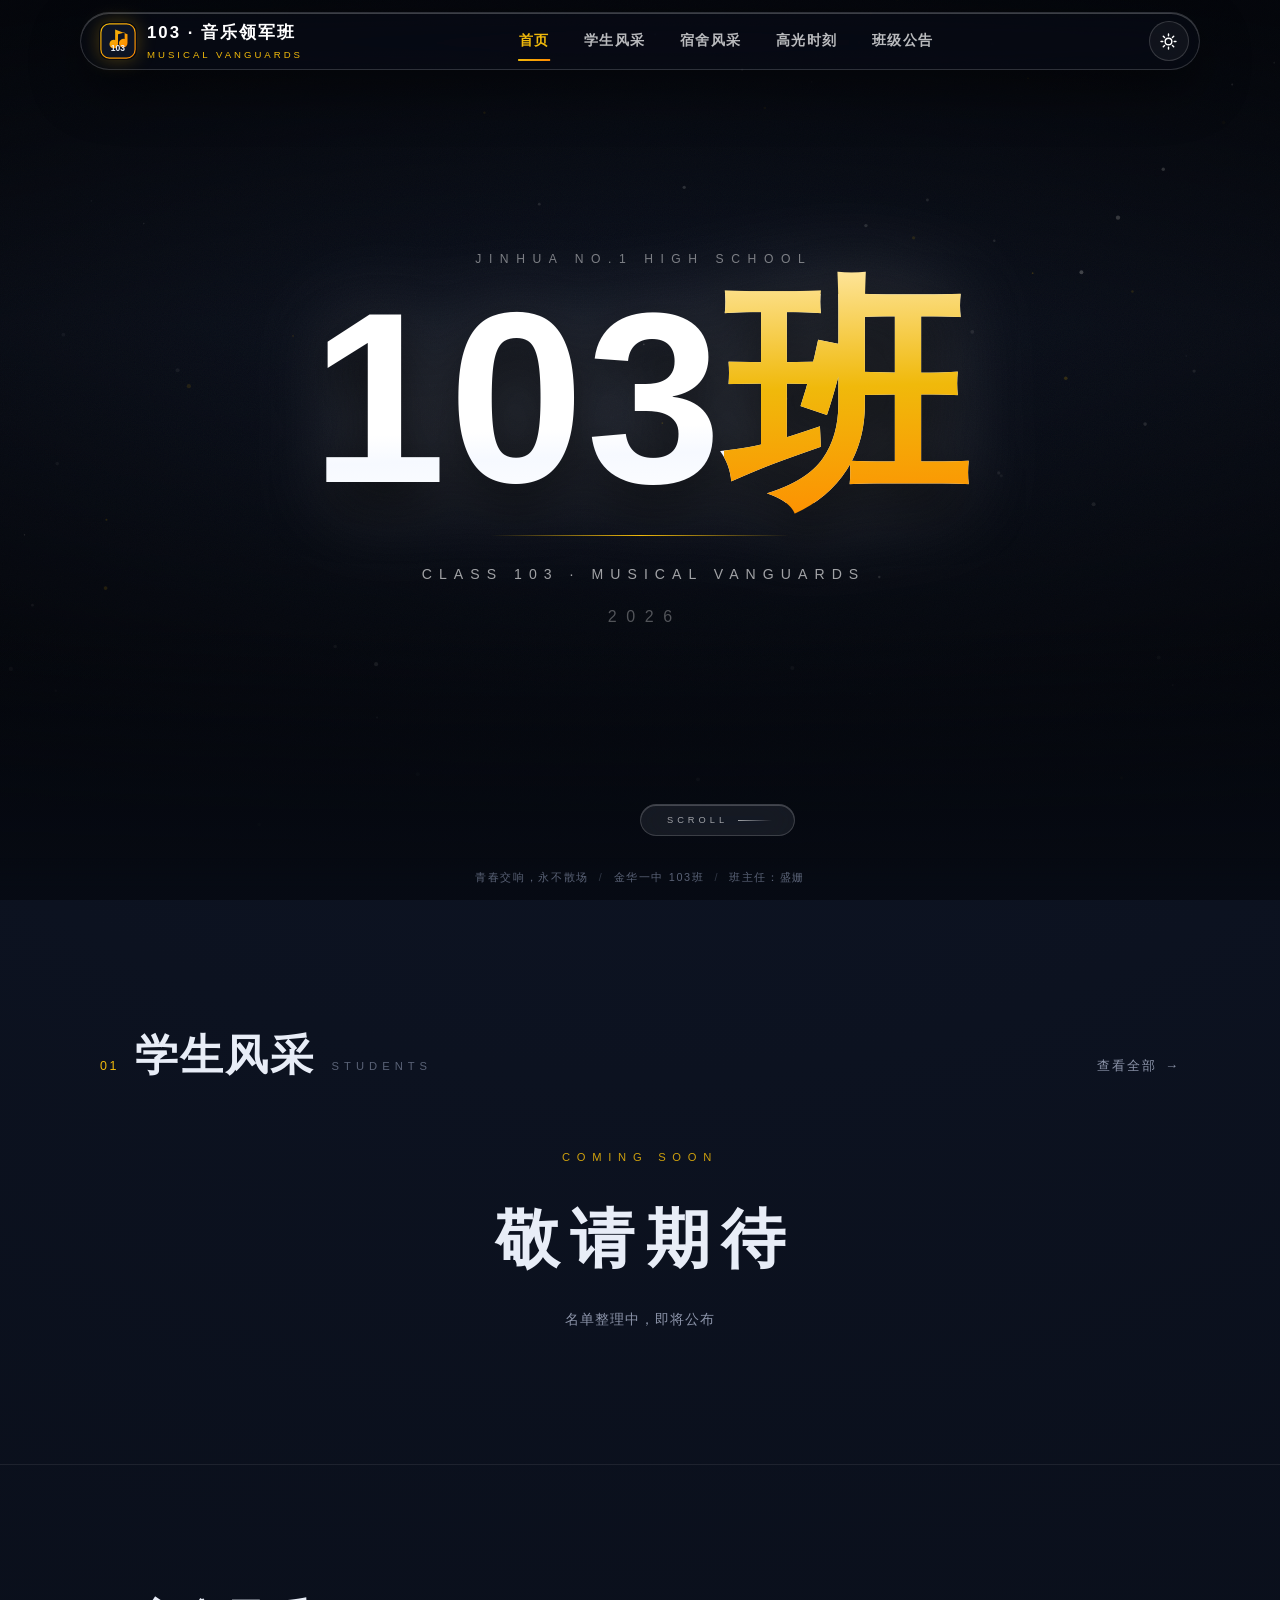
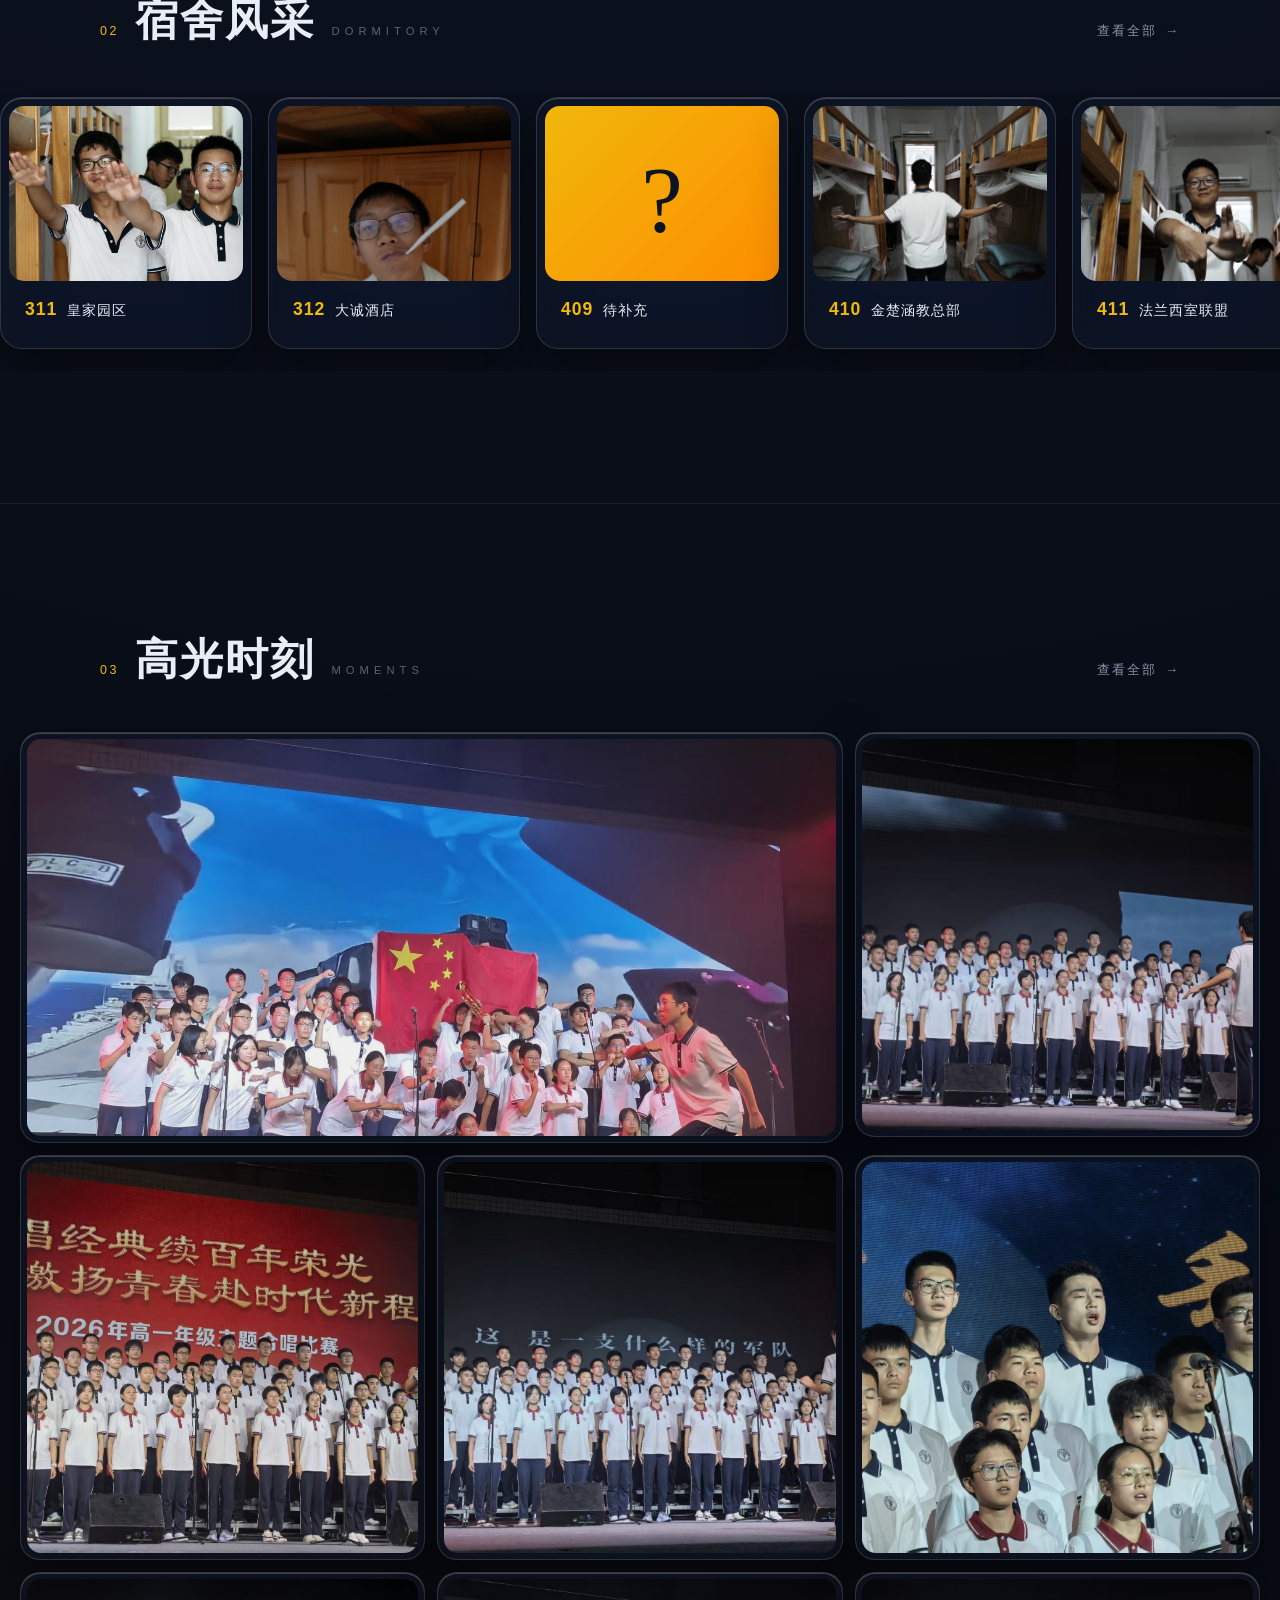
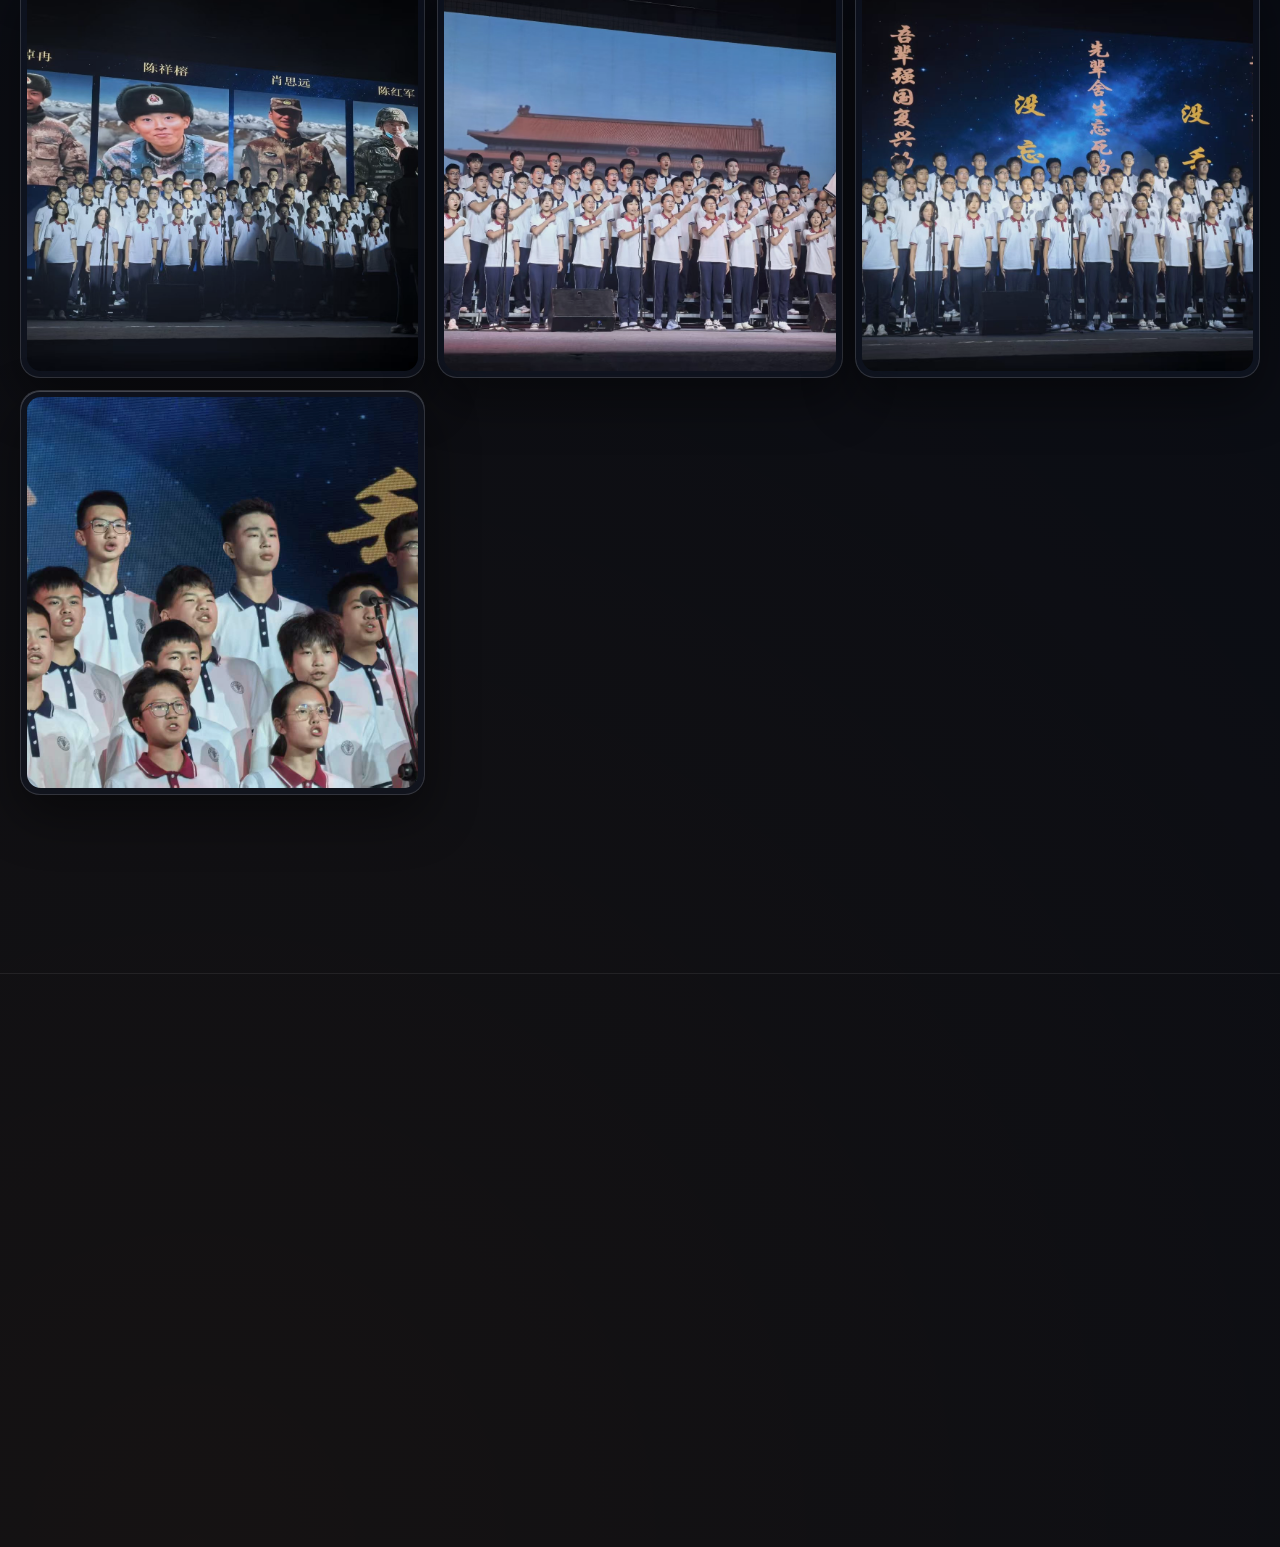
==== commit 446ff5ee: "commit" ====
--- a/jinzhong2903/index.html
+++ b/jinzhong2903/index.html
@@ -34,7 +34,7 @@
     <!-- ========== 第一屏:品牌海报(视频封面) ========== -->
     <section class="poster-screen" id="poster" aria-label="班级主页海报">
       <video class="poster-video" autoplay muted loop playsinline preload="auto" aria-hidden="true">
-        <source src="assets/videos/cover.mp4" type="video/mp4">
+        <source src="https://media.githubusercontent.com/media/fy2cna25r6/fy2cna25r6.github.io/main/jinzhong2903/assets/videos/cover.mp4" type="video/mp4">
       </video>
       <div class="poster-shade" aria-hidden="true"></div>
       <div class="poster-center">
